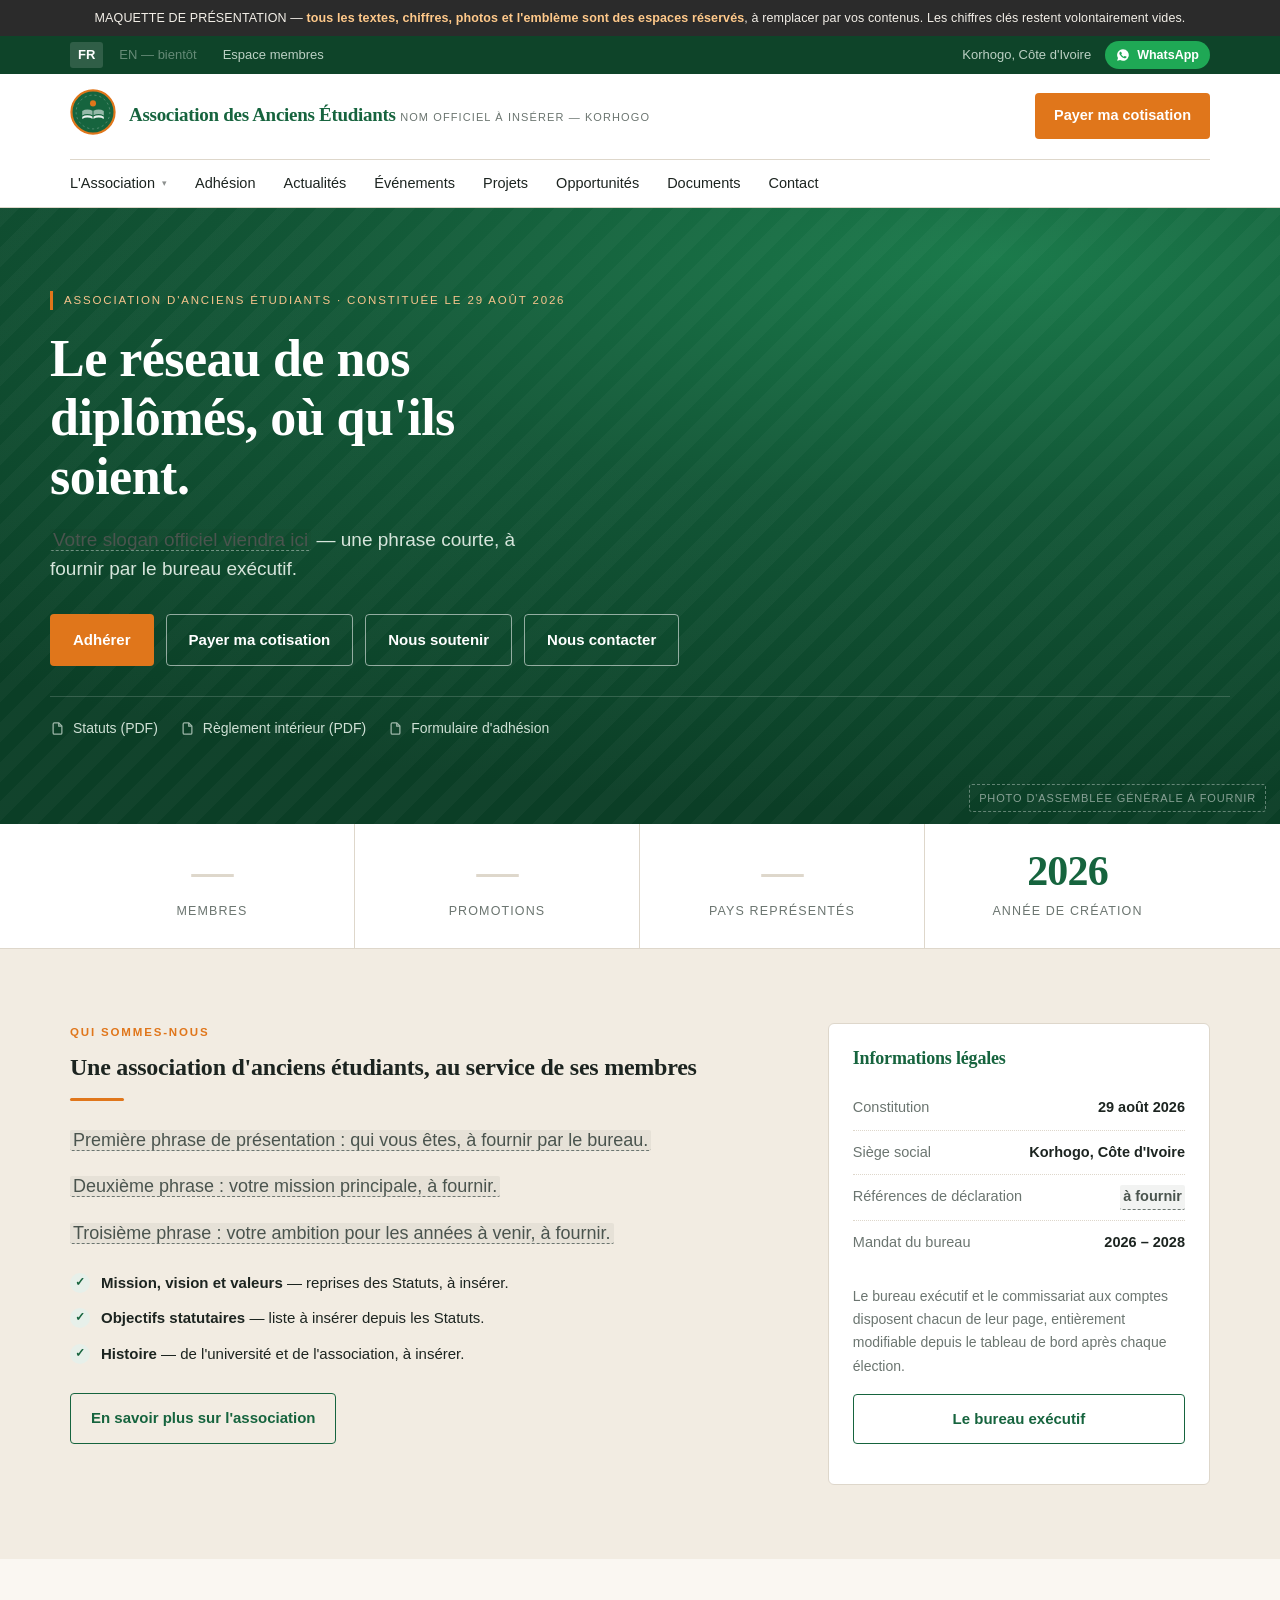
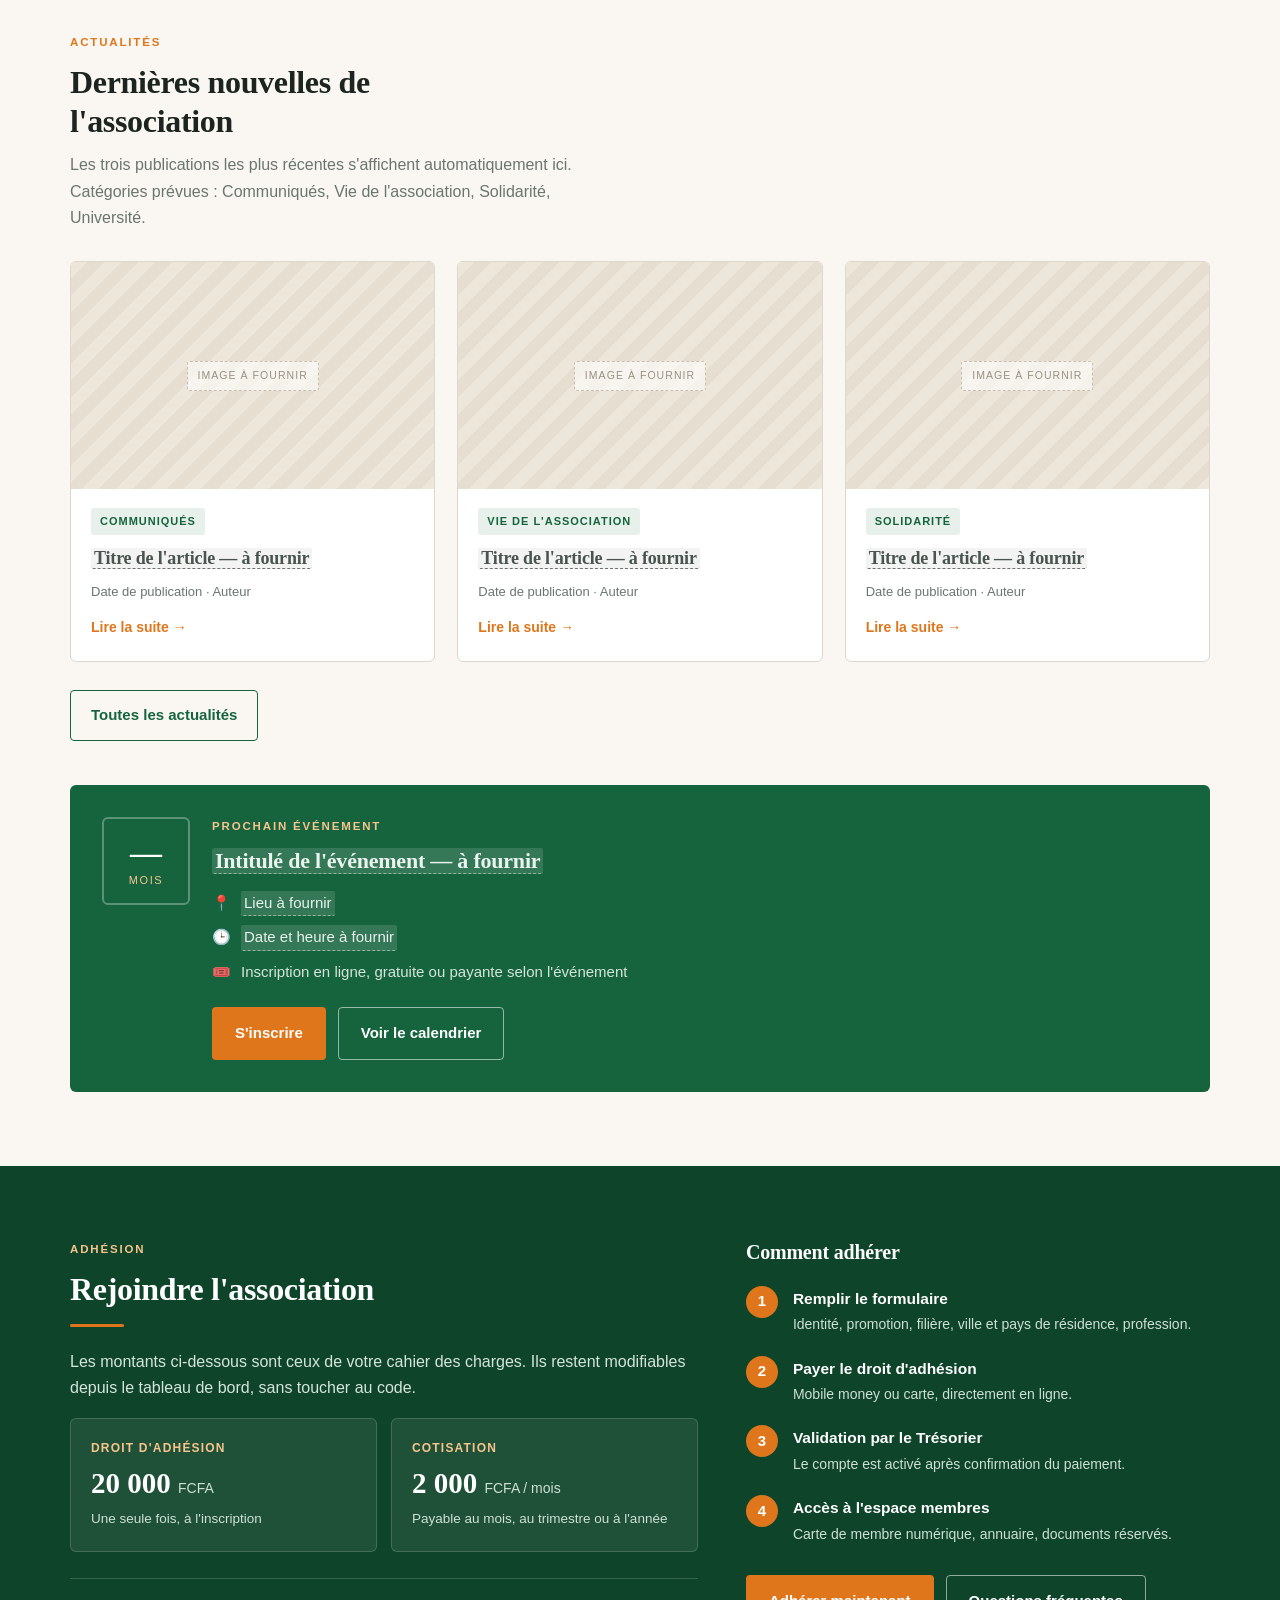
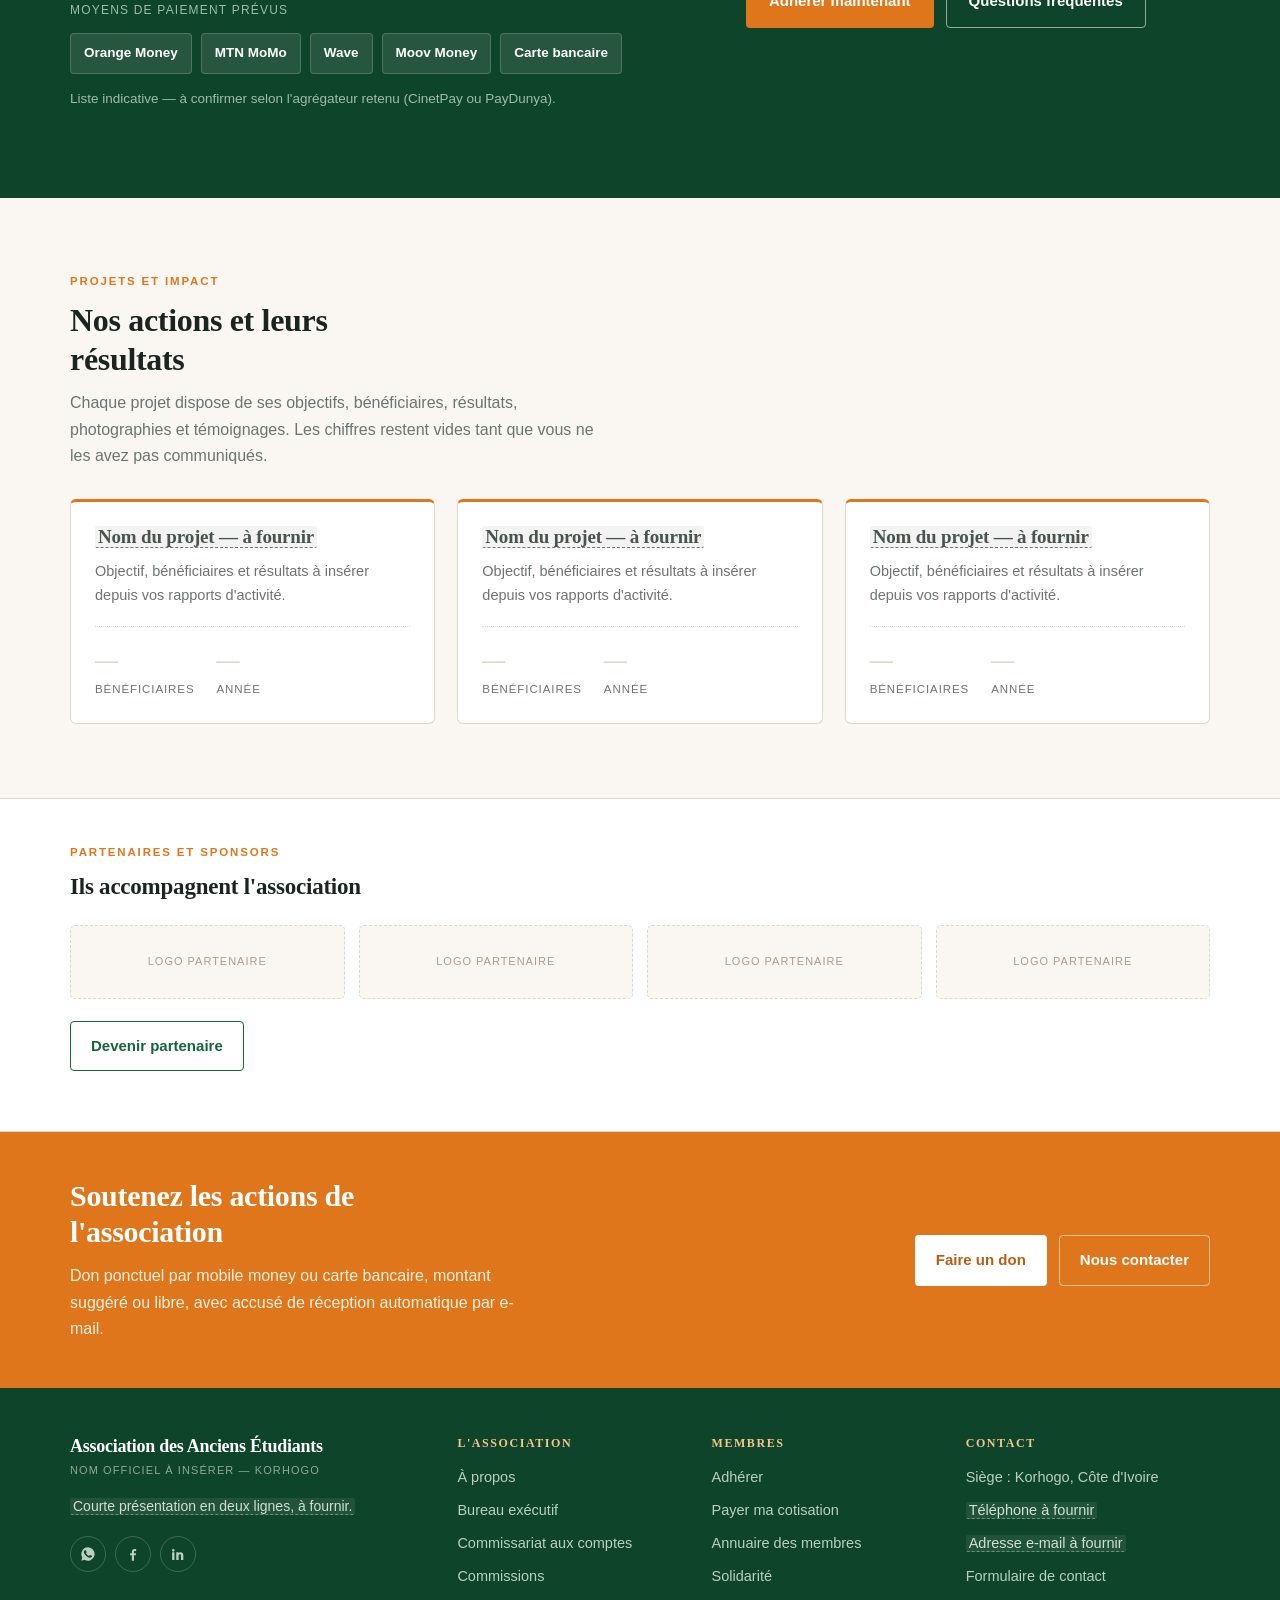
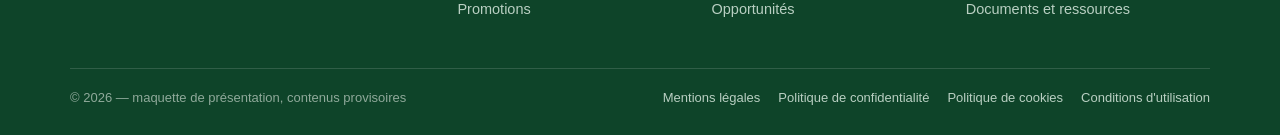
==== index.html @ dd9305c3 "Maquette page d'accueil - association d'anciens etudiants (FR)" ====
<!DOCTYPE html>
<html lang="fr">
<head>
<meta charset="utf-8">
<meta name="viewport" content="width=device-width, initial-scale=1">
<meta name="robots" content="noindex, nofollow">
<title>Maquette — Association des Anciens Étudiants</title>
<style>
:root{
  --vert:#16643E;
  --vert-fonce:#0E4429;
  --vert-clair:#E7F0EA;
  --orange:#E0761B;
  --orange-fonce:#B85E12;
  --creme:#FAF7F2;
  --creme-2:#F2ECE2;
  --encre:#1C2420;
  --gris:#6B7570;
  --ligne:#DED7CB;
  --serif:"Iowan Old Style","Palatino Linotype",Palatino,Georgia,"Times New Roman",serif;
  --sans:-apple-system,BlinkMacSystemFont,"Segoe UI",Roboto,"Helvetica Neue",Arial,sans-serif;
}
*{box-sizing:border-box}
html{-webkit-text-size-adjust:100%}
body{margin:0;background:var(--creme);color:var(--encre);font-family:var(--sans);font-size:16px;line-height:1.65;-webkit-font-smoothing:antialiased}
img{max-width:100%;display:block}
a{color:inherit}
h1,h2,h3,h4{font-family:var(--serif);font-weight:600;line-height:1.2;margin:0;letter-spacing:-.01em}
.wrap{width:100%;max-width:1180px;margin:0 auto;padding:0 20px}

/* ---------- bandeau maquette ---------- */
.maquette-bar{background:#2B2B2B;color:#F3EFE8;font-size:12.5px;line-height:1.45;padding:9px 0;text-align:center;letter-spacing:.01em}
.maquette-bar b{color:#FFC98A;font-weight:600}

/* ---------- barre utilitaire ---------- */
.util{background:var(--vert-fonce);color:#CFE0D5;font-size:13px}
.util .wrap{display:flex;align-items:center;justify-content:space-between;gap:16px;min-height:38px;flex-wrap:wrap}
.util-left{display:flex;align-items:center;gap:18px}
.util a{text-decoration:none;opacity:.9}
.util a:hover{opacity:1;color:#fff}
.lang{display:flex;align-items:center;gap:8px}
.lang span{padding:2px 8px;border-radius:3px}
.lang .on{background:rgba(255,255,255,.14);color:#fff;font-weight:600}
.lang .off{opacity:.45}
.util-right{display:flex;align-items:center;gap:14px}
.wa{display:inline-flex;align-items:center;gap:7px;background:#1FA855;color:#fff !important;padding:4px 11px;border-radius:100px;font-weight:600;font-size:12.5px;opacity:1 !important}

/* ---------- entête ---------- */
header.site{background:#fff;border-bottom:1px solid var(--ligne);position:sticky;top:0;z-index:40}
header.site .wrap{display:flex;align-items:center;gap:20px;min-height:82px}
.brand{display:flex;align-items:center;gap:13px;text-decoration:none;flex:1;min-width:0}
.brand .seal{flex:0 0 auto}
.brand-txt{min-width:0}
.brand-name{font-family:var(--serif);font-size:19px;font-weight:700;color:var(--vert);line-height:1.15;letter-spacing:-.015em}
.brand-sub{font-size:11px;letter-spacing:.1em;text-transform:uppercase;color:var(--gris);margin-top:3px;white-space:nowrap;overflow:hidden;text-overflow:ellipsis}
nav.main{display:none}
nav.main ul{display:flex;list-style:none;margin:0;padding:0;gap:2px}
nav.main a{display:block;padding:9px 11px;text-decoration:none;font-size:14.5px;font-weight:500;color:var(--encre);border-radius:4px}
nav.main a:hover{background:var(--vert-clair);color:var(--vert)}
nav.main .caret{font-size:9px;opacity:.5;margin-left:3px;vertical-align:middle}
.btn{display:inline-block;text-decoration:none;font-weight:600;border-radius:4px;padding:12px 20px;font-size:15px;text-align:center;border:1.5px solid transparent;transition:background .15s,color .15s}
.btn-or{background:var(--orange);color:#fff}
.btn-or:hover{background:var(--orange-fonce)}
.btn-vert{background:var(--vert);color:#fff}
.btn-vert:hover{background:var(--vert-fonce)}
.btn-ghost{border-color:rgba(255,255,255,.55);color:#fff}
.btn-ghost:hover{background:rgba(255,255,255,.12)}
.btn-line{border-color:var(--vert);color:var(--vert)}
.btn-line:hover{background:var(--vert-clair)}
.header-cta{display:none}
.burger{margin-left:auto;width:42px;height:42px;border:1px solid var(--ligne);background:#fff;border-radius:4px;display:flex;flex-direction:column;justify-content:center;align-items:center;gap:4px;cursor:pointer}
.burger i{display:block;width:18px;height:2px;background:var(--vert)}

/* ---------- héros ---------- */
.hero{position:relative;background:var(--vert-fonce);color:#fff;overflow:hidden}
.hero .photo-slot{position:absolute;inset:0;background:
   repeating-linear-gradient(135deg,rgba(255,255,255,.028) 0 14px,transparent 14px 28px),
   radial-gradient(120% 90% at 78% 8%,#1B7A4B 0%,#125636 45%,#0B3E26 100%);}
.hero .photo-tag{position:absolute;right:14px;bottom:12px;font-size:11px;letter-spacing:.08em;text-transform:uppercase;color:rgba(255,255,255,.5);border:1px dashed rgba(255,255,255,.35);padding:4px 9px;border-radius:3px}
.hero-inner{position:relative;padding:56px 0 62px}
.eyebrow{display:inline-block;font-size:11.5px;letter-spacing:.16em;text-transform:uppercase;color:#F7C48C;border-left:3px solid var(--orange);padding-left:11px;margin-bottom:20px}
.hero h1{font-size:33px;line-height:1.13;max-width:16ch}
.hero .slogan{margin:18px 0 0;font-size:17px;line-height:1.55;color:#D6E5DB;max-width:46ch}
.hero .slogan .ph{border-bottom:1px dashed rgba(255,255,255,.4)}
.hero-actions{display:flex;flex-wrap:wrap;gap:12px;margin-top:30px}
.hero-actions .btn{padding:13px 22px}
.hero-links{margin-top:30px;padding-top:20px;border-top:1px solid rgba(255,255,255,.16);display:flex;flex-wrap:wrap;gap:9px 22px;font-size:14px}
.hero-links a{color:#CFE0D5;text-decoration:none;display:inline-flex;align-items:center;gap:8px}
.hero-links a:hover{color:#fff}
.hero-links svg{opacity:.75}

/* ---------- chiffres ---------- */
.chiffres{background:#fff;border-bottom:1px solid var(--ligne)}
.chiffres .grid{display:grid;grid-template-columns:repeat(2,1fr)}
.chiffre{padding:26px 16px;text-align:center;border-right:1px solid var(--ligne);border-bottom:1px solid var(--ligne)}
.chiffre:nth-child(2n){border-right:0}
.chiffre .n{font-family:var(--serif);font-size:36px;font-weight:700;color:var(--vert);line-height:1;letter-spacing:-.02em}
.chiffre .n.vide{color:var(--ligne)}
.chiffre .l{font-size:12.5px;letter-spacing:.09em;text-transform:uppercase;color:var(--gris);margin-top:9px}

/* ---------- sections ---------- */
section{padding:56px 0}
.sec-head{margin-bottom:30px}
.sec-kicker{font-size:11.5px;letter-spacing:.16em;text-transform:uppercase;color:var(--orange);font-weight:700;margin-bottom:11px}
.sec-head h2{font-size:27px;max-width:22ch}
.sec-head p{color:var(--gris);margin:12px 0 0;max-width:60ch}
.rule{width:54px;height:3px;background:var(--orange);border-radius:2px;margin-top:16px}

/* intro */
.intro{background:var(--creme-2)}
.intro-grid{display:grid;gap:30px}
.intro p.lead{font-size:18px;line-height:1.7;margin:0 0 16px}
.ph{background:rgba(28,36,32,.055);border-bottom:1px dashed var(--gris);border-radius:2px;padding:0 3px;color:#4A544E}
.valeurs{list-style:none;margin:22px 0 0;padding:0;display:grid;gap:11px}
.valeurs li{display:flex;gap:11px;align-items:flex-start;font-size:15px}
.valeurs .tick{flex:0 0 auto;width:20px;height:20px;border-radius:50%;background:var(--vert-clair);color:var(--vert);display:flex;align-items:center;justify-content:center;font-size:12px;font-weight:700;margin-top:2px}
.aside-card{background:#fff;border:1px solid var(--ligne);border-radius:6px;padding:24px}
.aside-card h3{font-size:18px;color:var(--vert)}
.legal-list{list-style:none;margin:16px 0 0;padding:0;font-size:14.5px}
.legal-list li{display:flex;justify-content:space-between;gap:14px;padding:10px 0;border-bottom:1px dotted var(--ligne)}
.legal-list li:last-child{border-bottom:0}
.legal-list span:first-child{color:var(--gris)}
.legal-list span:last-child{text-align:right;font-weight:600}

/* actualités */
.news-grid{display:grid;gap:22px}
.card{background:#fff;border:1px solid var(--ligne);border-radius:6px;overflow:hidden;display:flex;flex-direction:column}
.card .img{aspect-ratio:16/10;background:
  repeating-linear-gradient(135deg,#EDE6DA 0 12px,#E6DED0 12px 24px);
  display:flex;align-items:center;justify-content:center;position:relative}
.card .img .tag{font-size:10.5px;letter-spacing:.1em;text-transform:uppercase;color:#9A9082;border:1px dashed #C9BFAE;padding:5px 10px;border-radius:3px;background:rgba(255,255,255,.6)}
.card .body{padding:19px 20px 22px;flex:1;display:flex;flex-direction:column}
.cat{display:inline-block;align-self:flex-start;font-size:11px;letter-spacing:.09em;text-transform:uppercase;font-weight:700;color:var(--vert);background:var(--vert-clair);padding:4px 9px;border-radius:3px;margin-bottom:12px}
.card h3{font-size:18px;line-height:1.3}
.meta{font-size:13px;color:var(--gris);margin-top:11px}
.card .more{margin-top:14px;font-size:14px;font-weight:600;color:var(--orange);text-decoration:none}
.news-foot{margin-top:28px}

/* événement */
.event{background:var(--vert);color:#fff;border-radius:6px;padding:26px;display:grid;gap:22px}
.event .kick{font-size:11.5px;letter-spacing:.16em;text-transform:uppercase;color:#F7C48C;font-weight:700}
.event h3{font-size:22px;margin-top:12px}
.event .when{margin-top:16px;display:grid;gap:9px;font-size:15px;color:#D6E5DB}
.event .when div{display:flex;gap:10px;align-items:flex-start}
.event .ph{background:rgba(255,255,255,.13);border-bottom-color:rgba(255,255,255,.45);color:#EAF3ED}
.datebox{flex:0 0 auto;width:88px;height:88px;border:2px solid rgba(255,255,255,.3);border-radius:6px;display:flex;flex-direction:column;align-items:center;justify-content:center;line-height:1}
.datebox .d{font-family:var(--serif);font-size:32px;font-weight:700}
.datebox .m{font-size:11px;letter-spacing:.14em;text-transform:uppercase;margin-top:7px;color:#F7C48C}

/* adhésion */
.adhesion{background:var(--vert-fonce);color:#fff}
.adh-grid{display:grid;gap:30px}
.adhesion h2{font-size:27px;color:#fff}
.adhesion .sec-kicker{color:#F7C48C}
.adhesion p{color:#D6E5DB}
.tarifs{display:grid;gap:14px;margin-top:6px}
.tarif{background:rgba(255,255,255,.07);border:1px solid rgba(255,255,255,.16);border-radius:6px;padding:20px}
.tarif .t{font-size:12px;letter-spacing:.1em;text-transform:uppercase;color:#F7C48C;font-weight:700}
.tarif .v{font-family:var(--serif);font-size:29px;font-weight:700;margin-top:9px;line-height:1.1}
.tarif .v small{font-family:var(--sans);font-size:14px;font-weight:500;color:#CFE0D5;letter-spacing:0}
.tarif .n{font-size:13.5px;color:#CFE0D5;margin-top:9px}
.paiement{margin-top:26px;padding-top:22px;border-top:1px solid rgba(255,255,255,.16)}
.paiement .lbl{font-size:12px;letter-spacing:.1em;text-transform:uppercase;color:#9FBCAB;margin-bottom:13px}
.moyens{display:flex;flex-wrap:wrap;gap:9px}
.moyen{background:rgba(255,255,255,.1);border:1px solid rgba(255,255,255,.18);border-radius:4px;padding:8px 13px;font-size:13.5px;font-weight:600}
.etapes{list-style:none;counter-reset:e;margin:0;padding:0;display:grid;gap:18px}
.etapes li{counter-increment:e;display:flex;gap:15px;align-items:flex-start}
.etapes li::before{content:counter(e);flex:0 0 auto;width:32px;height:32px;border-radius:50%;background:var(--orange);color:#fff;font-weight:700;display:flex;align-items:center;justify-content:center;font-size:15px}
.etapes li > div{min-width:0}
.etapes strong{display:block;font-size:15.5px}
.etapes span{font-size:14px;color:#CFE0D5}

/* projets */
.proj-grid{display:grid;gap:22px}
.proj{background:#fff;border:1px solid var(--ligne);border-radius:6px;padding:24px;border-top:3px solid var(--orange)}
.proj h3{font-size:19px}
.proj p{font-size:14.5px;color:var(--gris);margin:11px 0 0}
.proj .kpi{margin-top:18px;padding-top:15px;border-top:1px dotted var(--ligne);display:flex;gap:22px}
.proj .kpi div .n{font-family:var(--serif);font-size:23px;font-weight:700;color:var(--ligne)}
.proj .kpi div .l{font-size:11.5px;letter-spacing:.08em;text-transform:uppercase;color:var(--gris)}

/* partenaires */
.partenaires{background:#fff;border-top:1px solid var(--ligne);border-bottom:1px solid var(--ligne);padding:44px 0}
.logos{display:grid;grid-template-columns:repeat(2,1fr);gap:14px;margin-top:24px}
.logo-slot{height:74px;border:1px dashed var(--ligne);border-radius:5px;display:flex;align-items:center;justify-content:center;font-size:11px;letter-spacing:.09em;text-transform:uppercase;color:#A99E8D;background:var(--creme)}

/* bande finale */
.bande{background:var(--orange);color:#fff;padding:46px 0}
.bande h2{font-size:26px;color:#fff;max-width:20ch}
.bande p{margin:13px 0 0;max-width:52ch;color:#FFF1E1}
.bande .acts{display:flex;flex-wrap:wrap;gap:12px;margin-top:24px}
.bande .btn-white{background:#fff;color:var(--orange-fonce)}
.bande .btn-white:hover{background:#FFF3E6}

/* pied */
footer.site{background:var(--vert-fonce);color:#B9CFC2;font-size:14.5px;padding:48px 0 0}
.f-grid{display:grid;gap:32px}
footer h4{font-size:12px;letter-spacing:.13em;text-transform:uppercase;color:#F7C48C;margin-bottom:15px}
footer ul{list-style:none;margin:0;padding:0}
footer li{margin-bottom:9px}
footer a{text-decoration:none;color:#B9CFC2}
footer a:hover{color:#fff}
.f-brand .brand-name{color:#fff}
.f-brand .brand-sub{color:#8FA99A}
.f-about{margin-top:16px;font-size:14px;line-height:1.6}
.f-social{display:flex;gap:9px;margin-top:18px}
.f-social a{width:36px;height:36px;border:1px solid rgba(255,255,255,.2);border-radius:50%;display:flex;align-items:center;justify-content:center}
.f-social a:hover{background:rgba(255,255,255,.1)}
.f-bottom{margin-top:38px;border-top:1px solid rgba(255,255,255,.14);padding:18px 0 26px;font-size:13px;display:flex;flex-wrap:wrap;gap:8px 20px;justify-content:space-between;color:#8FA99A}
.f-bottom ul{display:flex;flex-wrap:wrap;gap:8px 18px}
.f-bottom li{margin:0}

/* ---------- >= 700px ---------- */
@media (min-width:700px){
  .hero-inner{padding:78px 0 84px}
  .hero h1{font-size:46px}
  .hero .slogan{font-size:19px}
  .chiffres .grid{grid-template-columns:repeat(4,1fr)}
  .chiffre{border-bottom:0}
  .chiffre:nth-child(2n){border-right:1px solid var(--ligne)}
  .chiffre:last-child{border-right:0}
  .chiffre .n{font-size:42px}
  section{padding:74px 0}
  .sec-head h2{font-size:32px}
  .news-grid{grid-template-columns:repeat(3,1fr)}
  .proj-grid{grid-template-columns:repeat(3,1fr)}
  .logos{grid-template-columns:repeat(4,1fr)}
  .event{grid-template-columns:auto 1fr;padding:32px;align-items:start}
  .tarifs{grid-template-columns:1fr 1fr}
  .adh-grid{grid-template-columns:1.15fr .85fr;gap:48px}
  .intro-grid{grid-template-columns:1.3fr .7fr;gap:48px}
  .f-grid{grid-template-columns:1.6fr 1fr 1fr 1.1fr}
  .adhesion h2,.sec-head h2{font-size:32px}
  .bande h2{font-size:30px}
  .bande .wrap{display:flex;align-items:center;justify-content:space-between;gap:36px}
  .bande .acts{margin-top:0;flex-shrink:0}
}
/* ---------- >= 1000px ---------- */
@media (min-width:1000px){
  header.site .wrap{flex-wrap:wrap;min-height:0;row-gap:0}
  .brand{flex:1;padding:15px 0}
  .header-cta{display:inline-block;padding:10px 18px;font-size:14.5px;order:2}
  .burger{display:none}
  nav.main{display:block;flex:0 0 100%;border-top:1px solid var(--ligne);order:3}
  nav.main ul{gap:0}
  nav.main a{padding:12px 14px;font-size:14.5px;white-space:nowrap;border-radius:0}
  nav.main li:first-child a{padding-left:0}
  .hero h1{font-size:52px}
}
</style>
</head>
<body>

<div class="maquette-bar">
  MAQUETTE DE PRÉSENTATION — <b>tous les textes, chiffres, photos et l'emblème sont des espaces réservés</b>, à remplacer par vos contenus. Les chiffres clés restent volontairement vides.
</div>

<div class="util">
  <div class="wrap">
    <div class="util-left">
      <div class="lang"><span class="on">FR</span><span class="off">EN — bientôt</span></div>
      <a href="#">Espace membres</a>
    </div>
    <div class="util-right">
      <a href="#">Korhogo, Côte d'Ivoire</a>
      <a class="wa" href="#">
        <svg width="14" height="14" viewBox="0 0 24 24" fill="currentColor"><path d="M12 2a10 10 0 0 0-8.6 15.1L2 22l5-1.3A10 10 0 1 0 12 2zm5.5 14.2c-.2.7-1.3 1.3-1.9 1.3-.5 0-1.1.2-3.6-.8-3-1.3-4.9-4.4-5-4.6-.2-.2-1.2-1.6-1.2-3s.7-2.1 1-2.4c.3-.3.6-.4.8-.4h.6c.2 0 .4 0 .7.5l1 2.3c.1.2.1.4 0 .6l-.4.6-.3.3c-.1.2-.3.3-.1.6.2.3.8 1.3 1.7 2.1 1.2 1 2.1 1.4 2.4 1.5.3.1.4.1.6-.1l.9-1c.2-.2.4-.2.6-.1l2.1 1c.3.2.5.2.6.4.1.1.1.6-.1 1.2z"/></svg>
        WhatsApp
      </a>
    </div>
  </div>
</div>

<header class="site">
  <div class="wrap">
    <a class="brand" href="#">
      <span class="seal">
        <svg width="46" height="46" viewBox="0 0 64 64" role="img" aria-label="Emblème provisoire">
          <circle cx="32" cy="32" r="30" fill="#16643E"/>
          <circle cx="32" cy="32" r="30" fill="none" stroke="#E0761B" stroke-width="3"/>
          <circle cx="32" cy="32" r="23.5" fill="none" stroke="rgba(255,255,255,.35)" stroke-width="1" stroke-dasharray="3 4"/>
          <path d="M17 38.5c4.5-2.6 9.5-2.6 15 0 5.5-2.6 10.5-2.6 15 0v3.2c-4.5-2.6-9.5-2.6-15 0-5.5-2.6-10.5-2.6-15 0z" fill="#fff" opacity=".92"/>
          <path d="M17 30.5c4.5-2.6 9.5-2.6 15 0 5.5-2.6 10.5-2.6 15 0v6.4c-4.5-2.6-9.5-2.6-15 0-5.5-2.6-10.5-2.6-15 0z" fill="#fff" opacity=".55"/>
          <path d="M32 30.5v11.7" stroke="#16643E" stroke-width="1.4"/>
          <circle cx="32" cy="20" r="4.2" fill="#E0761B"/>
        </svg>
      </span>
      <span class="brand-txt">
        <span class="brand-name">Association des Anciens Étudiants</span>
        <span class="brand-sub">Nom officiel à insérer — Korhogo</span>
      </span>
    </a>

    <nav class="main">
      <ul>
        <li><a href="#">L'Association <span class="caret">▾</span></a></li>
        <li><a href="#">Adhésion</a></li>
        <li><a href="#">Actualités</a></li>
        <li><a href="#">Événements</a></li>
        <li><a href="#">Projets</a></li>
        <li><a href="#">Opportunités</a></li>
        <li><a href="#">Documents</a></li>
        <li><a href="#">Contact</a></li>
      </ul>
    </nav>

    <a class="btn btn-or header-cta" href="#">Payer ma cotisation</a>
    <button class="burger" aria-label="Menu"><i></i><i></i><i></i></button>
  </div>
</header>

<div class="hero">
  <div class="photo-slot"></div>
  <span class="photo-tag">Photo d'assemblée générale à fournir</span>
  <div class="wrap hero-inner">
    <span class="eyebrow">Association d'anciens étudiants · Constituée le 29 août 2026</span>
    <h1>Le réseau de nos diplômés, où qu'ils soient.</h1>
    <p class="slogan"><span class="ph">Votre slogan officiel viendra ici</span> — une phrase courte, à fournir par le bureau exécutif.</p>
    <div class="hero-actions">
      <a class="btn btn-or" href="#">Adhérer</a>
      <a class="btn btn-ghost" href="#">Payer ma cotisation</a>
      <a class="btn btn-ghost" href="#">Nous soutenir</a>
      <a class="btn btn-ghost" href="#">Nous contacter</a>
    </div>
    <div class="hero-links">
      <a href="#"><svg width="15" height="15" viewBox="0 0 24 24" fill="none" stroke="currentColor" stroke-width="2"><path d="M14 3H7a2 2 0 0 0-2 2v14a2 2 0 0 0 2 2h10a2 2 0 0 0 2-2V8z"/><path d="M14 3v5h5"/></svg> Statuts (PDF)</a>
      <a href="#"><svg width="15" height="15" viewBox="0 0 24 24" fill="none" stroke="currentColor" stroke-width="2"><path d="M14 3H7a2 2 0 0 0-2 2v14a2 2 0 0 0 2 2h10a2 2 0 0 0 2-2V8z"/><path d="M14 3v5h5"/></svg> Règlement intérieur (PDF)</a>
      <a href="#"><svg width="15" height="15" viewBox="0 0 24 24" fill="none" stroke="currentColor" stroke-width="2"><path d="M14 3H7a2 2 0 0 0-2 2v14a2 2 0 0 0 2 2h10a2 2 0 0 0 2-2V8z"/><path d="M14 3v5h5"/></svg> Formulaire d'adhésion</a>
    </div>
  </div>
</div>

<div class="chiffres">
  <div class="wrap">
    <div class="grid">
      <div class="chiffre"><div class="n vide">—</div><div class="l">Membres</div></div>
      <div class="chiffre"><div class="n vide">—</div><div class="l">Promotions</div></div>
      <div class="chiffre"><div class="n vide">—</div><div class="l">Pays représentés</div></div>
      <div class="chiffre"><div class="n">2026</div><div class="l">Année de création</div></div>
    </div>
  </div>
</div>

<section class="intro">
  <div class="wrap intro-grid">
    <div>
      <div class="sec-kicker">Qui sommes-nous</div>
      <h2>Une association d'anciens étudiants, au service de ses membres</h2>
      <div class="rule"></div>
      <p class="lead" style="margin-top:24px"><span class="ph">Première phrase de présentation : qui vous êtes, à fournir par le bureau.</span></p>
      <p class="lead"><span class="ph">Deuxième phrase : votre mission principale, à fournir.</span></p>
      <p class="lead"><span class="ph">Troisième phrase : votre ambition pour les années à venir, à fournir.</span></p>
      <ul class="valeurs">
        <li><span class="tick">✓</span><span><strong>Mission, vision et valeurs</strong> — reprises des Statuts, à insérer.</span></li>
        <li><span class="tick">✓</span><span><strong>Objectifs statutaires</strong> — liste à insérer depuis les Statuts.</span></li>
        <li><span class="tick">✓</span><span><strong>Histoire</strong> — de l'université et de l'association, à insérer.</span></li>
      </ul>
      <p style="margin-top:26px"><a class="btn btn-line" href="#">En savoir plus sur l'association</a></p>
    </div>
    <aside class="aside-card">
      <h3>Informations légales</h3>
      <ul class="legal-list">
        <li><span>Constitution</span><span>29 août 2026</span></li>
        <li><span>Siège social</span><span>Korhogo, Côte d'Ivoire</span></li>
        <li><span>Références de déclaration</span><span class="ph">à fournir</span></li>
        <li><span>Mandat du bureau</span><span>2026 – 2028</span></li>
      </ul>
      <p style="margin-top:20px;font-size:14px;color:var(--gris)">Le bureau exécutif et le commissariat aux comptes disposent chacun de leur page, entièrement modifiable depuis le tableau de bord après chaque élection.</p>
      <p style="margin-top:16px"><a class="btn btn-line" style="width:100%" href="#">Le bureau exécutif</a></p>
    </aside>
  </div>
</section>

<section>
  <div class="wrap">
    <div class="sec-head">
      <div class="sec-kicker">Actualités</div>
      <h2>Dernières nouvelles de l'association</h2>
      <p>Les trois publications les plus récentes s'affichent automatiquement ici. Catégories prévues : Communiqués, Vie de l'association, Solidarité, Université.</p>
    </div>
    <div class="news-grid">
      <article class="card">
        <div class="img"><span class="tag">Image à fournir</span></div>
        <div class="body">
          <span class="cat">Communiqués</span>
          <h3><span class="ph">Titre de l'article — à fournir</span></h3>
          <div class="meta">Date de publication · Auteur</div>
          <a class="more" href="#">Lire la suite →</a>
        </div>
      </article>
      <article class="card">
        <div class="img"><span class="tag">Image à fournir</span></div>
        <div class="body">
          <span class="cat">Vie de l'association</span>
          <h3><span class="ph">Titre de l'article — à fournir</span></h3>
          <div class="meta">Date de publication · Auteur</div>
          <a class="more" href="#">Lire la suite →</a>
        </div>
      </article>
      <article class="card">
        <div class="img"><span class="tag">Image à fournir</span></div>
        <div class="body">
          <span class="cat">Solidarité</span>
          <h3><span class="ph">Titre de l'article — à fournir</span></h3>
          <div class="meta">Date de publication · Auteur</div>
          <a class="more" href="#">Lire la suite →</a>
        </div>
      </article>
    </div>
    <div class="news-foot"><a class="btn btn-line" href="#">Toutes les actualités</a></div>

    <div class="event" style="margin-top:44px">
      <div class="datebox"><span class="d">—</span><span class="m">Mois</span></div>
      <div>
        <div class="kick">Prochain événement</div>
        <h3><span class="ph">Intitulé de l'événement — à fournir</span></h3>
        <div class="when">
          <div><span>📍</span><span class="ph">Lieu à fournir</span></div>
          <div><span>🕒</span><span class="ph">Date et heure à fournir</span></div>
          <div><span>🎟️</span><span>Inscription en ligne, gratuite ou payante selon l'événement</span></div>
        </div>
        <div class="hero-actions" style="margin-top:22px">
          <a class="btn btn-or" href="#">S'inscrire</a>
          <a class="btn btn-ghost" href="#">Voir le calendrier</a>
        </div>
      </div>
    </div>
  </div>
</section>

<section class="adhesion">
  <div class="wrap adh-grid">
    <div>
      <div class="sec-kicker">Adhésion</div>
      <h2>Rejoindre l'association</h2>
      <div class="rule"></div>
      <p style="margin-top:22px">Les montants ci-dessous sont ceux de votre cahier des charges. Ils restent modifiables depuis le tableau de bord, sans toucher au code.</p>
      <div class="tarifs">
        <div class="tarif">
          <div class="t">Droit d'adhésion</div>
          <div class="v">20 000 <small>FCFA</small></div>
          <div class="n">Une seule fois, à l'inscription</div>
        </div>
        <div class="tarif">
          <div class="t">Cotisation</div>
          <div class="v">2 000 <small>FCFA / mois</small></div>
          <div class="n">Payable au mois, au trimestre ou à l'année</div>
        </div>
      </div>
      <div class="paiement">
        <div class="lbl">Moyens de paiement prévus</div>
        <div class="moyens">
          <span class="moyen">Orange Money</span>
          <span class="moyen">MTN MoMo</span>
          <span class="moyen">Wave</span>
          <span class="moyen">Moov Money</span>
          <span class="moyen">Carte bancaire</span>
        </div>
        <p style="font-size:13.5px;margin-top:14px;color:#9FBCAB">Liste indicative — à confirmer selon l'agrégateur retenu (CinetPay ou PayDunya).</p>
      </div>
    </div>
    <div>
      <h3 style="color:#fff;font-size:20px;margin-bottom:22px">Comment adhérer</h3>
      <ol class="etapes">
        <li><div><strong>Remplir le formulaire</strong><span>Identité, promotion, filière, ville et pays de résidence, profession.</span></div></li>
        <li><div><strong>Payer le droit d'adhésion</strong><span>Mobile money ou carte, directement en ligne.</span></div></li>
        <li><div><strong>Validation par le Trésorier</strong><span>Le compte est activé après confirmation du paiement.</span></div></li>
        <li><div><strong>Accès à l'espace membres</strong><span>Carte de membre numérique, annuaire, documents réservés.</span></div></li>
      </ol>
      <div class="hero-actions" style="margin-top:28px">
        <a class="btn btn-or" href="#">Adhérer maintenant</a>
        <a class="btn btn-ghost" href="#">Questions fréquentes</a>
      </div>
    </div>
  </div>
</section>

<section>
  <div class="wrap">
    <div class="sec-head">
      <div class="sec-kicker">Projets et impact</div>
      <h2>Nos actions et leurs résultats</h2>
      <p>Chaque projet dispose de ses objectifs, bénéficiaires, résultats, photographies et témoignages. Les chiffres restent vides tant que vous ne les avez pas communiqués.</p>
    </div>
    <div class="proj-grid">
      <article class="proj">
        <h3><span class="ph">Nom du projet — à fournir</span></h3>
        <p>Objectif, bénéficiaires et résultats à insérer depuis vos rapports d'activité.</p>
        <div class="kpi">
          <div><div class="n">—</div><div class="l">Bénéficiaires</div></div>
          <div><div class="n">—</div><div class="l">Année</div></div>
        </div>
      </article>
      <article class="proj">
        <h3><span class="ph">Nom du projet — à fournir</span></h3>
        <p>Objectif, bénéficiaires et résultats à insérer depuis vos rapports d'activité.</p>
        <div class="kpi">
          <div><div class="n">—</div><div class="l">Bénéficiaires</div></div>
          <div><div class="n">—</div><div class="l">Année</div></div>
        </div>
      </article>
      <article class="proj">
        <h3><span class="ph">Nom du projet — à fournir</span></h3>
        <p>Objectif, bénéficiaires et résultats à insérer depuis vos rapports d'activité.</p>
        <div class="kpi">
          <div><div class="n">—</div><div class="l">Bénéficiaires</div></div>
          <div><div class="n">—</div><div class="l">Année</div></div>
        </div>
      </article>
    </div>
  </div>
</section>

<div class="partenaires">
  <div class="wrap">
    <div class="sec-kicker">Partenaires et sponsors</div>
    <h2 style="font-size:23px">Ils accompagnent l'association</h2>
    <div class="logos">
      <div class="logo-slot">Logo partenaire</div>
      <div class="logo-slot">Logo partenaire</div>
      <div class="logo-slot">Logo partenaire</div>
      <div class="logo-slot">Logo partenaire</div>
    </div>
    <p style="margin-top:22px"><a class="btn btn-line" href="#">Devenir partenaire</a></p>
  </div>
</div>

<div class="bande">
  <div class="wrap">
    <div>
      <h2>Soutenez les actions de l'association</h2>
      <p>Don ponctuel par mobile money ou carte bancaire, montant suggéré ou libre, avec accusé de réception automatique par e-mail.</p>
    </div>
    <div class="acts">
      <a class="btn btn-white" href="#">Faire un don</a>
      <a class="btn btn-ghost" href="#">Nous contacter</a>
    </div>
  </div>
</div>

<footer class="site">
  <div class="wrap">
    <div class="f-grid">
      <div class="f-brand">
        <div class="brand-name" style="font-family:var(--serif);font-size:18px;font-weight:700">Association des Anciens Étudiants</div>
        <div class="brand-sub" style="font-size:11px;letter-spacing:.1em;text-transform:uppercase;margin-top:4px">Nom officiel à insérer — Korhogo</div>
        <p class="f-about"><span class="ph" style="background:rgba(255,255,255,.08);border-bottom-color:rgba(255,255,255,.35);color:#CFE0D5">Courte présentation en deux lignes, à fournir.</span></p>
        <div class="f-social">
          <a href="#" aria-label="WhatsApp"><svg width="16" height="16" viewBox="0 0 24 24" fill="currentColor"><path d="M12 2a10 10 0 0 0-8.6 15.1L2 22l5-1.3A10 10 0 1 0 12 2zm5.5 14.2c-.2.7-1.3 1.3-1.9 1.3-.5 0-1.1.2-3.6-.8-3-1.3-4.9-4.4-5-4.6-.2-.2-1.2-1.6-1.2-3s.7-2.1 1-2.4c.3-.3.6-.4.8-.4h.6c.2 0 .4 0 .7.5l1 2.3c.1.2.1.4 0 .6l-.4.6-.3.3c-.1.2-.3.3-.1.6.2.3.8 1.3 1.7 2.1 1.2 1 2.1 1.4 2.4 1.5.3.1.4.1.6-.1l.9-1c.2-.2.4-.2.6-.1l2.1 1c.3.2.5.2.6.4.1.1.1.6-.1 1.2z"/></svg></a>
          <a href="#" aria-label="Facebook"><svg width="16" height="16" viewBox="0 0 24 24" fill="currentColor"><path d="M13.5 22v-8h2.7l.4-3.1h-3.1V8.9c0-.9.25-1.5 1.55-1.5H16.7V4.6c-.3 0-1.3-.1-2.4-.1-2.4 0-4 1.45-4 4.1v2.3H7.6V14h2.7v8z"/></svg></a>
          <a href="#" aria-label="LinkedIn"><svg width="16" height="16" viewBox="0 0 24 24" fill="currentColor"><path d="M6.94 6.5a2 2 0 1 1-4 0 2 2 0 0 1 4 0zM3.2 21h3.5V9.2H3.2zm6.2 0h3.5v-6.4c0-1.7 1.1-2.2 1.9-2.2s1.7.6 1.7 2.2V21h3.5v-6.8c0-3.4-1.9-4.9-4-4.9-1.7 0-2.7.9-3.1 1.6V9.2H9.4z"/></svg></a>
        </div>
      </div>
      <div>
        <h4>L'association</h4>
        <ul>
          <li><a href="#">À propos</a></li>
          <li><a href="#">Bureau exécutif</a></li>
          <li><a href="#">Commissariat aux comptes</a></li>
          <li><a href="#">Commissions</a></li>
          <li><a href="#">Promotions</a></li>
        </ul>
      </div>
      <div>
        <h4>Membres</h4>
        <ul>
          <li><a href="#">Adhérer</a></li>
          <li><a href="#">Payer ma cotisation</a></li>
          <li><a href="#">Annuaire des membres</a></li>
          <li><a href="#">Solidarité</a></li>
          <li><a href="#">Opportunités</a></li>
        </ul>
      </div>
      <div>
        <h4>Contact</h4>
        <ul>
          <li>Siège : Korhogo, Côte d'Ivoire</li>
          <li><span class="ph" style="background:rgba(255,255,255,.08);border-bottom-color:rgba(255,255,255,.35);color:#CFE0D5">Téléphone à fournir</span></li>
          <li><span class="ph" style="background:rgba(255,255,255,.08);border-bottom-color:rgba(255,255,255,.35);color:#CFE0D5">Adresse e-mail à fournir</span></li>
          <li><a href="#">Formulaire de contact</a></li>
          <li><a href="#">Documents et ressources</a></li>
        </ul>
      </div>
    </div>
    <div class="f-bottom">
      <div>© 2026 — maquette de présentation, contenus provisoires</div>
      <ul>
        <li><a href="#">Mentions légales</a></li>
        <li><a href="#">Politique de confidentialité</a></li>
        <li><a href="#">Politique de cookies</a></li>
        <li><a href="#">Conditions d'utilisation</a></li>
      </ul>
    </div>
  </div>
</footer>

</body>
</html>
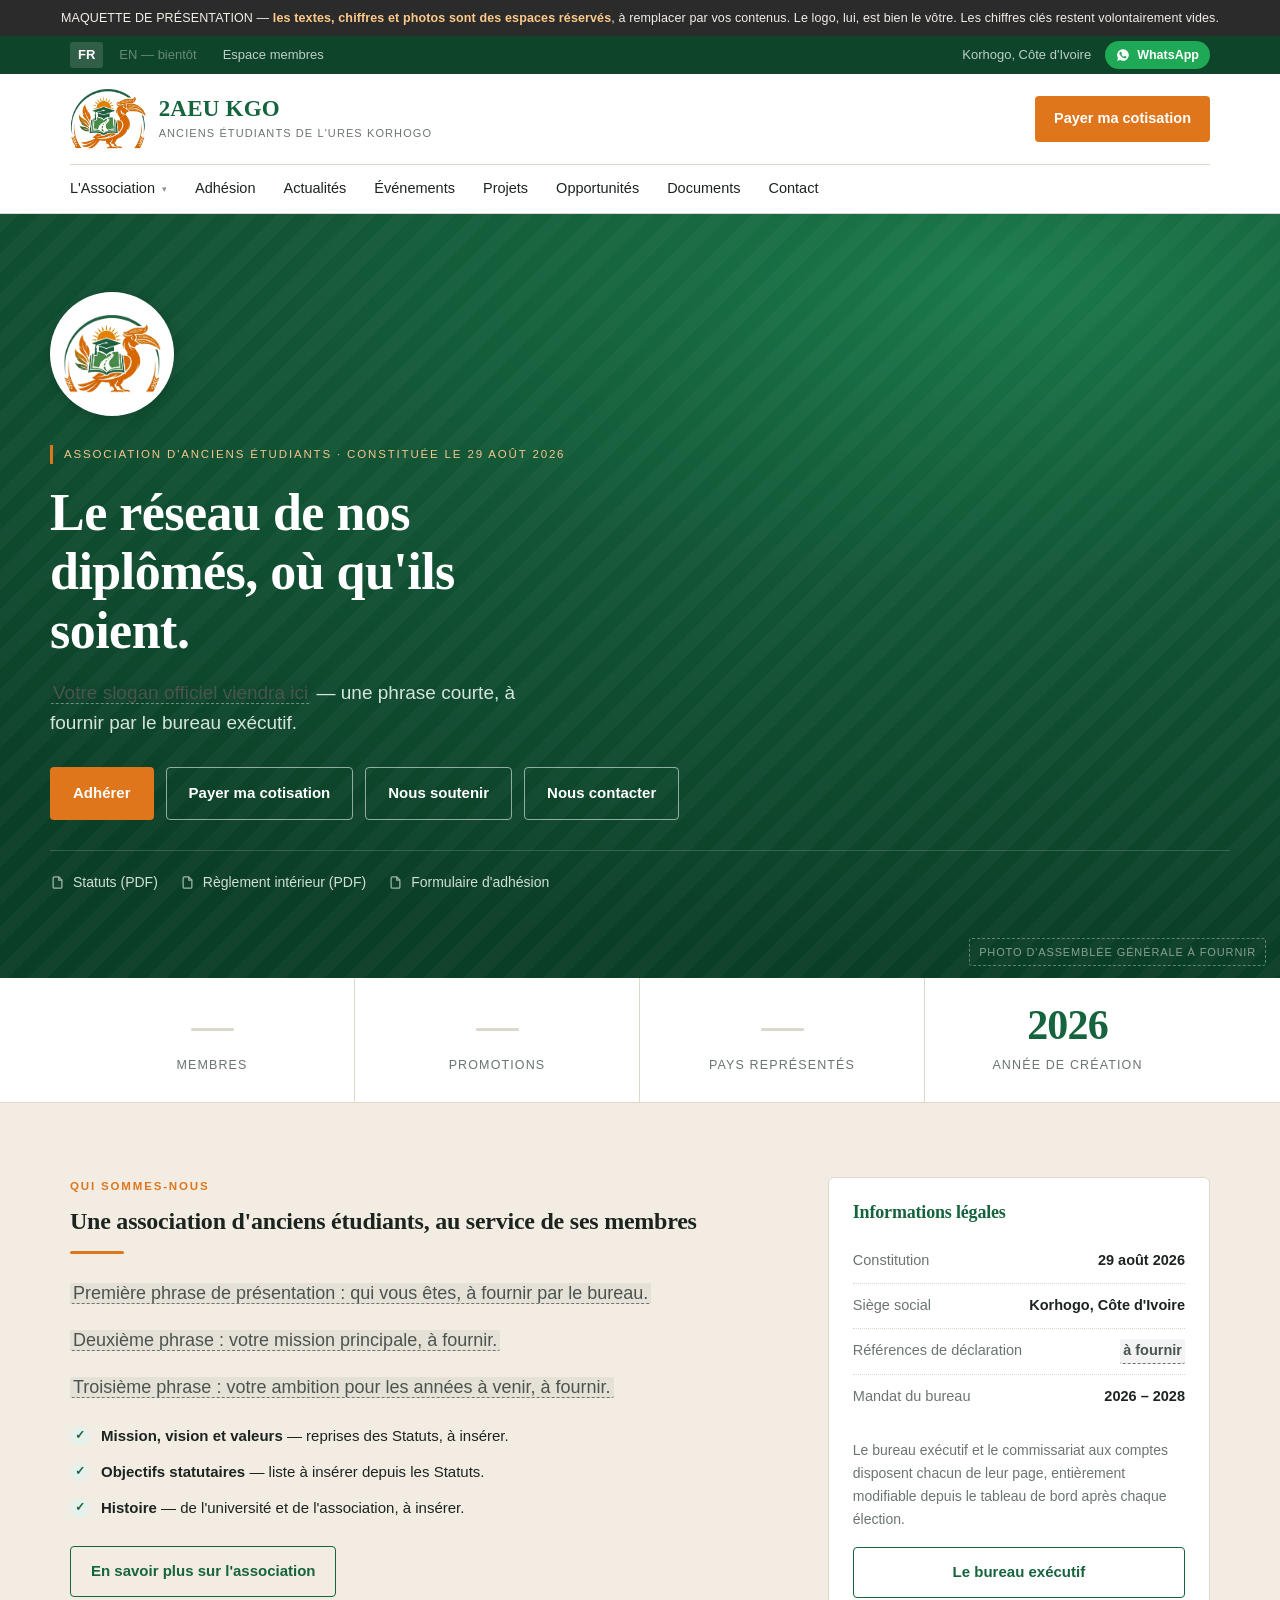
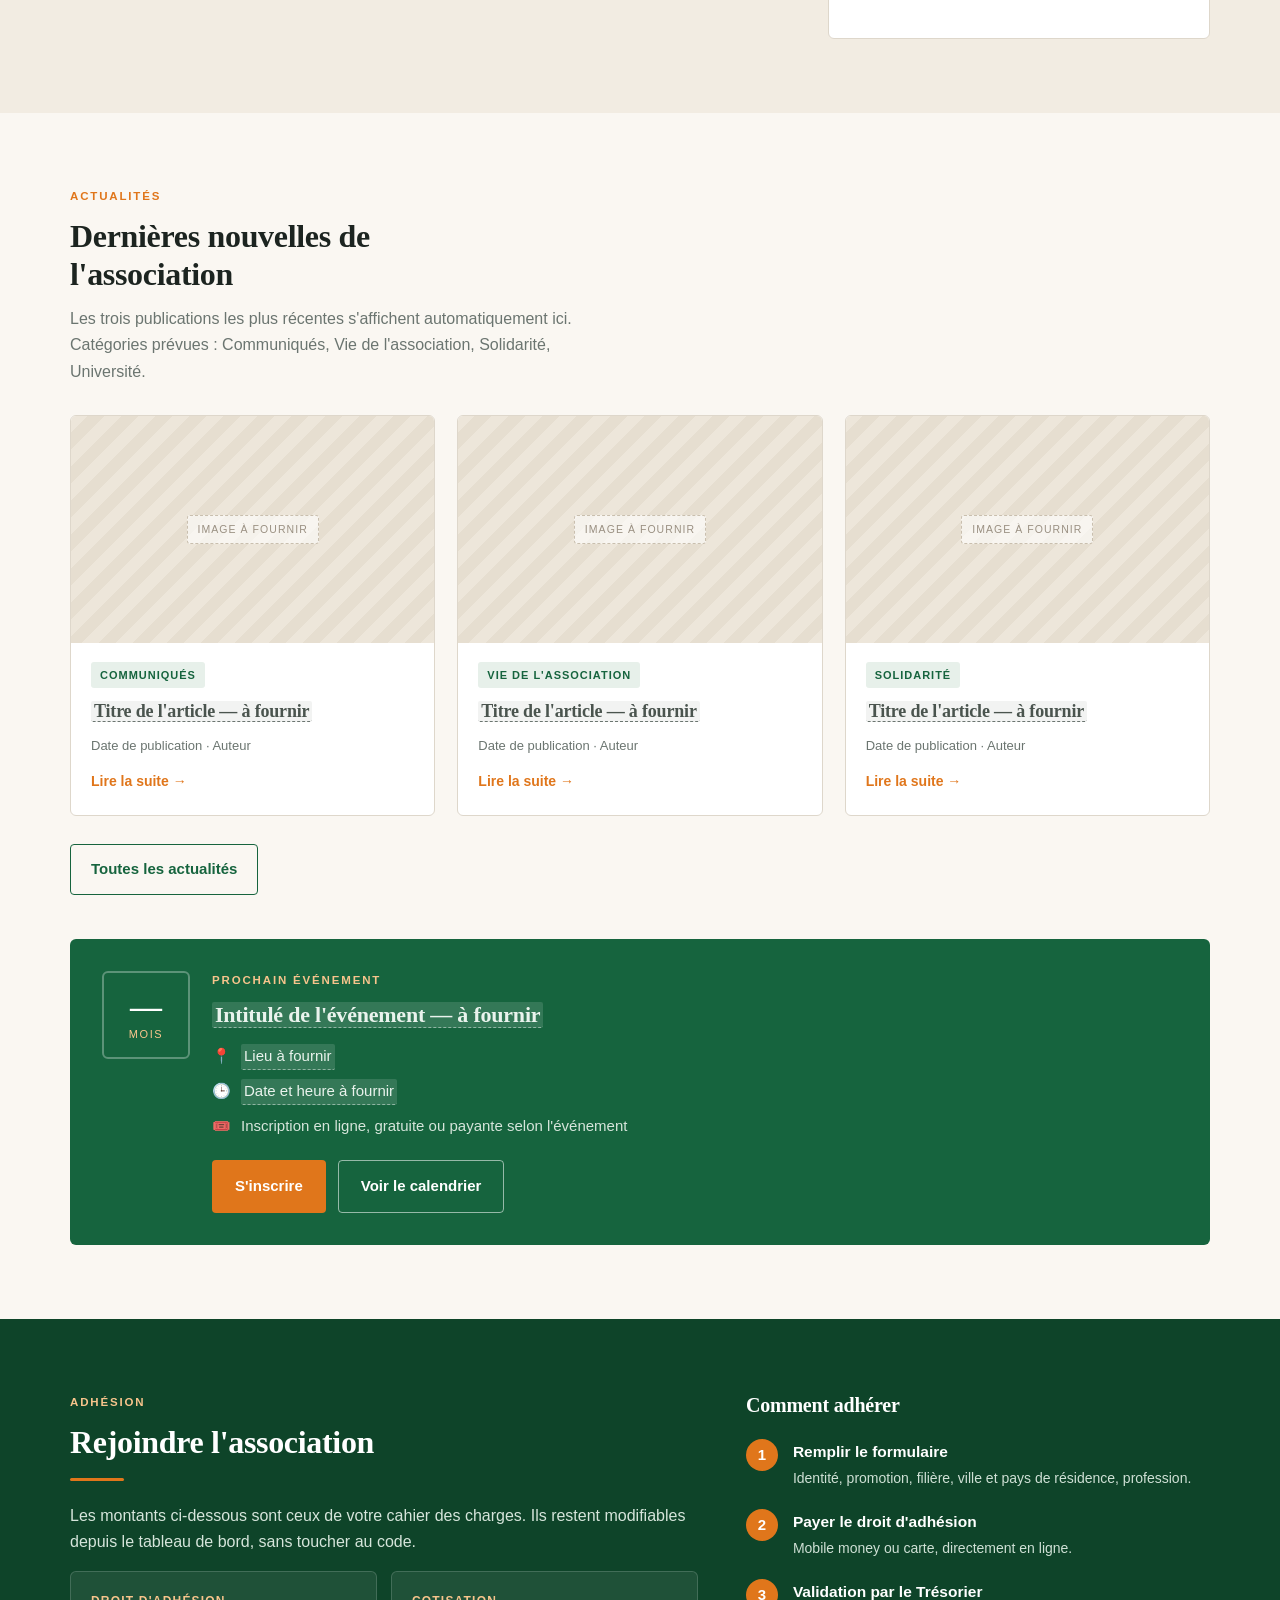
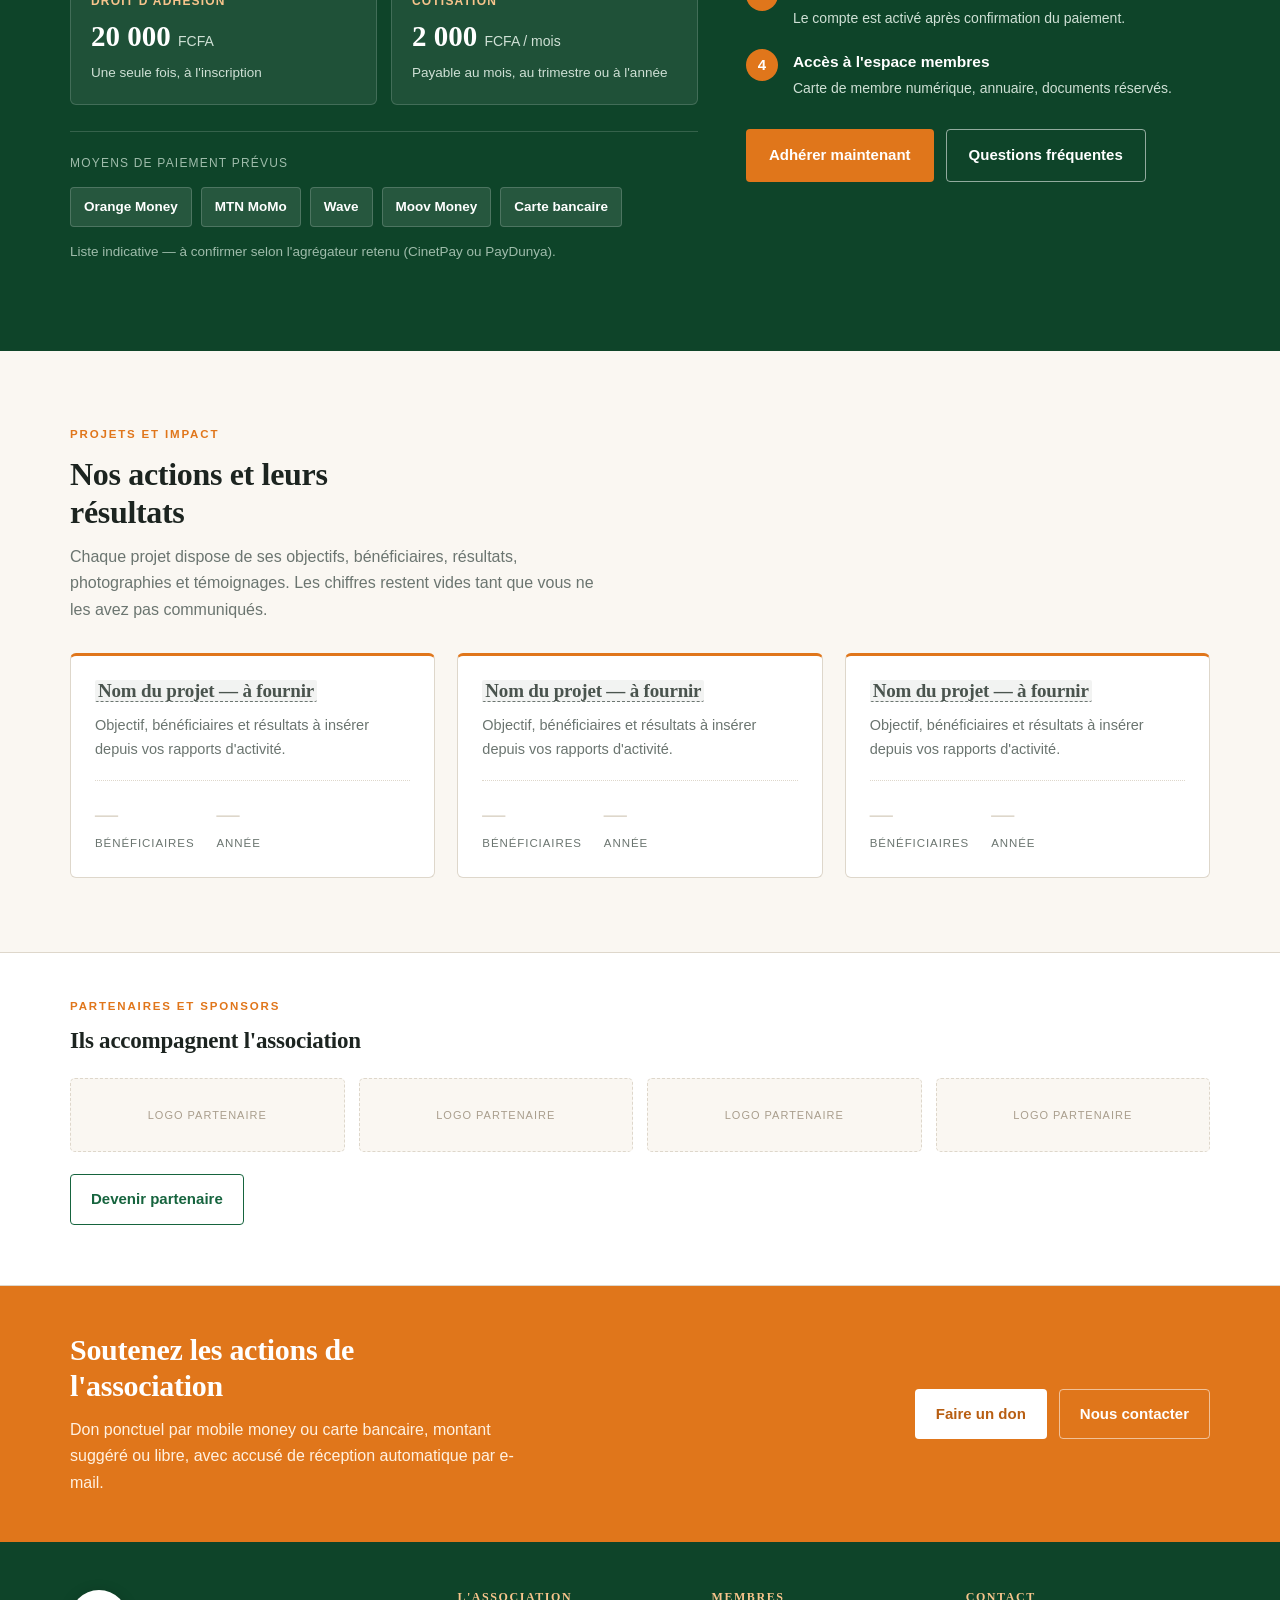
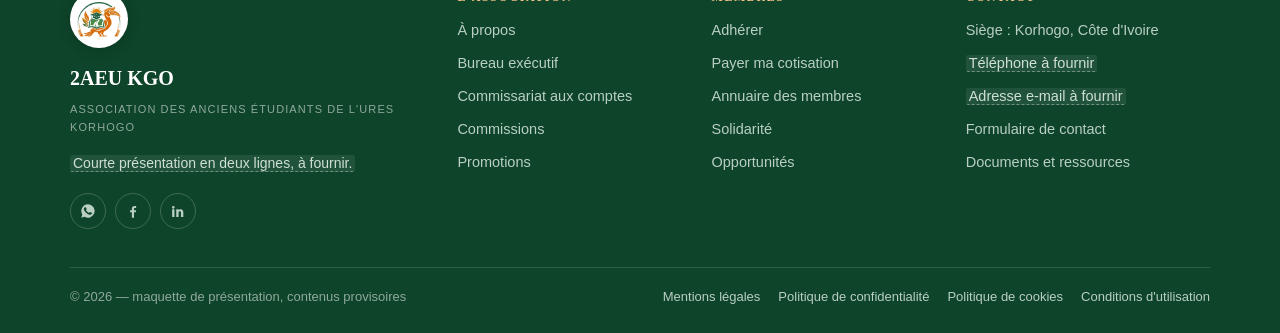
==== commit 8305dd3b: "Integration du logo officiel 2AEU KGO (embleme detoure, medaillon sur fonds sombres)" ====
--- a/index.html
+++ b/index.html
@@ -4,255 +4,13 @@
 <meta charset="utf-8">
 <meta name="viewport" content="width=device-width, initial-scale=1">
 <meta name="robots" content="noindex, nofollow">
-<title>Maquette — Association des Anciens Étudiants</title>
-<style>
-:root{
-  --vert:#16643E;
-  --vert-fonce:#0E4429;
-  --vert-clair:#E7F0EA;
-  --orange:#E0761B;
-  --orange-fonce:#B85E12;
-  --creme:#FAF7F2;
-  --creme-2:#F2ECE2;
-  --encre:#1C2420;
-  --gris:#6B7570;
-  --ligne:#DED7CB;
-  --serif:"Iowan Old Style","Palatino Linotype",Palatino,Georgia,"Times New Roman",serif;
-  --sans:-apple-system,BlinkMacSystemFont,"Segoe UI",Roboto,"Helvetica Neue",Arial,sans-serif;
-}
-*{box-sizing:border-box}
-html{-webkit-text-size-adjust:100%}
-body{margin:0;background:var(--creme);color:var(--encre);font-family:var(--sans);font-size:16px;line-height:1.65;-webkit-font-smoothing:antialiased}
-img{max-width:100%;display:block}
-a{color:inherit}
-h1,h2,h3,h4{font-family:var(--serif);font-weight:600;line-height:1.2;margin:0;letter-spacing:-.01em}
-.wrap{width:100%;max-width:1180px;margin:0 auto;padding:0 20px}
-
-/* ---------- bandeau maquette ---------- */
-.maquette-bar{background:#2B2B2B;color:#F3EFE8;font-size:12.5px;line-height:1.45;padding:9px 0;text-align:center;letter-spacing:.01em}
-.maquette-bar b{color:#FFC98A;font-weight:600}
-
-/* ---------- barre utilitaire ---------- */
-.util{background:var(--vert-fonce);color:#CFE0D5;font-size:13px}
-.util .wrap{display:flex;align-items:center;justify-content:space-between;gap:16px;min-height:38px;flex-wrap:wrap}
-.util-left{display:flex;align-items:center;gap:18px}
-.util a{text-decoration:none;opacity:.9}
-.util a:hover{opacity:1;color:#fff}
-.lang{display:flex;align-items:center;gap:8px}
-.lang span{padding:2px 8px;border-radius:3px}
-.lang .on{background:rgba(255,255,255,.14);color:#fff;font-weight:600}
-.lang .off{opacity:.45}
-.util-right{display:flex;align-items:center;gap:14px}
-.wa{display:inline-flex;align-items:center;gap:7px;background:#1FA855;color:#fff !important;padding:4px 11px;border-radius:100px;font-weight:600;font-size:12.5px;opacity:1 !important}
-
-/* ---------- entête ---------- */
-header.site{background:#fff;border-bottom:1px solid var(--ligne);position:sticky;top:0;z-index:40}
-header.site .wrap{display:flex;align-items:center;gap:20px;min-height:82px}
-.brand{display:flex;align-items:center;gap:13px;text-decoration:none;flex:1;min-width:0}
-.brand .seal{flex:0 0 auto}
-.brand-txt{min-width:0}
-.brand-name{font-family:var(--serif);font-size:19px;font-weight:700;color:var(--vert);line-height:1.15;letter-spacing:-.015em}
-.brand-sub{font-size:11px;letter-spacing:.1em;text-transform:uppercase;color:var(--gris);margin-top:3px;white-space:nowrap;overflow:hidden;text-overflow:ellipsis}
-nav.main{display:none}
-nav.main ul{display:flex;list-style:none;margin:0;padding:0;gap:2px}
-nav.main a{display:block;padding:9px 11px;text-decoration:none;font-size:14.5px;font-weight:500;color:var(--encre);border-radius:4px}
-nav.main a:hover{background:var(--vert-clair);color:var(--vert)}
-nav.main .caret{font-size:9px;opacity:.5;margin-left:3px;vertical-align:middle}
-.btn{display:inline-block;text-decoration:none;font-weight:600;border-radius:4px;padding:12px 20px;font-size:15px;text-align:center;border:1.5px solid transparent;transition:background .15s,color .15s}
-.btn-or{background:var(--orange);color:#fff}
-.btn-or:hover{background:var(--orange-fonce)}
-.btn-vert{background:var(--vert);color:#fff}
-.btn-vert:hover{background:var(--vert-fonce)}
-.btn-ghost{border-color:rgba(255,255,255,.55);color:#fff}
-.btn-ghost:hover{background:rgba(255,255,255,.12)}
-.btn-line{border-color:var(--vert);color:var(--vert)}
-.btn-line:hover{background:var(--vert-clair)}
-.header-cta{display:none}
-.burger{margin-left:auto;width:42px;height:42px;border:1px solid var(--ligne);background:#fff;border-radius:4px;display:flex;flex-direction:column;justify-content:center;align-items:center;gap:4px;cursor:pointer}
-.burger i{display:block;width:18px;height:2px;background:var(--vert)}
-
-/* ---------- héros ---------- */
-.hero{position:relative;background:var(--vert-fonce);color:#fff;overflow:hidden}
-.hero .photo-slot{position:absolute;inset:0;background:
-   repeating-linear-gradient(135deg,rgba(255,255,255,.028) 0 14px,transparent 14px 28px),
-   radial-gradient(120% 90% at 78% 8%,#1B7A4B 0%,#125636 45%,#0B3E26 100%);}
-.hero .photo-tag{position:absolute;right:14px;bottom:12px;font-size:11px;letter-spacing:.08em;text-transform:uppercase;color:rgba(255,255,255,.5);border:1px dashed rgba(255,255,255,.35);padding:4px 9px;border-radius:3px}
-.hero-inner{position:relative;padding:56px 0 62px}
-.eyebrow{display:inline-block;font-size:11.5px;letter-spacing:.16em;text-transform:uppercase;color:#F7C48C;border-left:3px solid var(--orange);padding-left:11px;margin-bottom:20px}
-.hero h1{font-size:33px;line-height:1.13;max-width:16ch}
-.hero .slogan{margin:18px 0 0;font-size:17px;line-height:1.55;color:#D6E5DB;max-width:46ch}
-.hero .slogan .ph{border-bottom:1px dashed rgba(255,255,255,.4)}
-.hero-actions{display:flex;flex-wrap:wrap;gap:12px;margin-top:30px}
-.hero-actions .btn{padding:13px 22px}
-.hero-links{margin-top:30px;padding-top:20px;border-top:1px solid rgba(255,255,255,.16);display:flex;flex-wrap:wrap;gap:9px 22px;font-size:14px}
-.hero-links a{color:#CFE0D5;text-decoration:none;display:inline-flex;align-items:center;gap:8px}
-.hero-links a:hover{color:#fff}
-.hero-links svg{opacity:.75}
-
-/* ---------- chiffres ---------- */
-.chiffres{background:#fff;border-bottom:1px solid var(--ligne)}
-.chiffres .grid{display:grid;grid-template-columns:repeat(2,1fr)}
-.chiffre{padding:26px 16px;text-align:center;border-right:1px solid var(--ligne);border-bottom:1px solid var(--ligne)}
-.chiffre:nth-child(2n){border-right:0}
-.chiffre .n{font-family:var(--serif);font-size:36px;font-weight:700;color:var(--vert);line-height:1;letter-spacing:-.02em}
-.chiffre .n.vide{color:var(--ligne)}
-.chiffre .l{font-size:12.5px;letter-spacing:.09em;text-transform:uppercase;color:var(--gris);margin-top:9px}
-
-/* ---------- sections ---------- */
-section{padding:56px 0}
-.sec-head{margin-bottom:30px}
-.sec-kicker{font-size:11.5px;letter-spacing:.16em;text-transform:uppercase;color:var(--orange);font-weight:700;margin-bottom:11px}
-.sec-head h2{font-size:27px;max-width:22ch}
-.sec-head p{color:var(--gris);margin:12px 0 0;max-width:60ch}
-.rule{width:54px;height:3px;background:var(--orange);border-radius:2px;margin-top:16px}
-
-/* intro */
-.intro{background:var(--creme-2)}
-.intro-grid{display:grid;gap:30px}
-.intro p.lead{font-size:18px;line-height:1.7;margin:0 0 16px}
-.ph{background:rgba(28,36,32,.055);border-bottom:1px dashed var(--gris);border-radius:2px;padding:0 3px;color:#4A544E}
-.valeurs{list-style:none;margin:22px 0 0;padding:0;display:grid;gap:11px}
-.valeurs li{display:flex;gap:11px;align-items:flex-start;font-size:15px}
-.valeurs .tick{flex:0 0 auto;width:20px;height:20px;border-radius:50%;background:var(--vert-clair);color:var(--vert);display:flex;align-items:center;justify-content:center;font-size:12px;font-weight:700;margin-top:2px}
-.aside-card{background:#fff;border:1px solid var(--ligne);border-radius:6px;padding:24px}
-.aside-card h3{font-size:18px;color:var(--vert)}
-.legal-list{list-style:none;margin:16px 0 0;padding:0;font-size:14.5px}
-.legal-list li{display:flex;justify-content:space-between;gap:14px;padding:10px 0;border-bottom:1px dotted var(--ligne)}
-.legal-list li:last-child{border-bottom:0}
-.legal-list span:first-child{color:var(--gris)}
-.legal-list span:last-child{text-align:right;font-weight:600}
-
-/* actualités */
-.news-grid{display:grid;gap:22px}
-.card{background:#fff;border:1px solid var(--ligne);border-radius:6px;overflow:hidden;display:flex;flex-direction:column}
-.card .img{aspect-ratio:16/10;background:
-  repeating-linear-gradient(135deg,#EDE6DA 0 12px,#E6DED0 12px 24px);
-  display:flex;align-items:center;justify-content:center;position:relative}
-.card .img .tag{font-size:10.5px;letter-spacing:.1em;text-transform:uppercase;color:#9A9082;border:1px dashed #C9BFAE;padding:5px 10px;border-radius:3px;background:rgba(255,255,255,.6)}
-.card .body{padding:19px 20px 22px;flex:1;display:flex;flex-direction:column}
-.cat{display:inline-block;align-self:flex-start;font-size:11px;letter-spacing:.09em;text-transform:uppercase;font-weight:700;color:var(--vert);background:var(--vert-clair);padding:4px 9px;border-radius:3px;margin-bottom:12px}
-.card h3{font-size:18px;line-height:1.3}
-.meta{font-size:13px;color:var(--gris);margin-top:11px}
-.card .more{margin-top:14px;font-size:14px;font-weight:600;color:var(--orange);text-decoration:none}
-.news-foot{margin-top:28px}
-
-/* événement */
-.event{background:var(--vert);color:#fff;border-radius:6px;padding:26px;display:grid;gap:22px}
-.event .kick{font-size:11.5px;letter-spacing:.16em;text-transform:uppercase;color:#F7C48C;font-weight:700}
-.event h3{font-size:22px;margin-top:12px}
-.event .when{margin-top:16px;display:grid;gap:9px;font-size:15px;color:#D6E5DB}
-.event .when div{display:flex;gap:10px;align-items:flex-start}
-.event .ph{background:rgba(255,255,255,.13);border-bottom-color:rgba(255,255,255,.45);color:#EAF3ED}
-.datebox{flex:0 0 auto;width:88px;height:88px;border:2px solid rgba(255,255,255,.3);border-radius:6px;display:flex;flex-direction:column;align-items:center;justify-content:center;line-height:1}
-.datebox .d{font-family:var(--serif);font-size:32px;font-weight:700}
-.datebox .m{font-size:11px;letter-spacing:.14em;text-transform:uppercase;margin-top:7px;color:#F7C48C}
-
-/* adhésion */
-.adhesion{background:var(--vert-fonce);color:#fff}
-.adh-grid{display:grid;gap:30px}
-.adhesion h2{font-size:27px;color:#fff}
-.adhesion .sec-kicker{color:#F7C48C}
-.adhesion p{color:#D6E5DB}
-.tarifs{display:grid;gap:14px;margin-top:6px}
-.tarif{background:rgba(255,255,255,.07);border:1px solid rgba(255,255,255,.16);border-radius:6px;padding:20px}
-.tarif .t{font-size:12px;letter-spacing:.1em;text-transform:uppercase;color:#F7C48C;font-weight:700}
-.tarif .v{font-family:var(--serif);font-size:29px;font-weight:700;margin-top:9px;line-height:1.1}
-.tarif .v small{font-family:var(--sans);font-size:14px;font-weight:500;color:#CFE0D5;letter-spacing:0}
-.tarif .n{font-size:13.5px;color:#CFE0D5;margin-top:9px}
-.paiement{margin-top:26px;padding-top:22px;border-top:1px solid rgba(255,255,255,.16)}
-.paiement .lbl{font-size:12px;letter-spacing:.1em;text-transform:uppercase;color:#9FBCAB;margin-bottom:13px}
-.moyens{display:flex;flex-wrap:wrap;gap:9px}
-.moyen{background:rgba(255,255,255,.1);border:1px solid rgba(255,255,255,.18);border-radius:4px;padding:8px 13px;font-size:13.5px;font-weight:600}
-.etapes{list-style:none;counter-reset:e;margin:0;padding:0;display:grid;gap:18px}
-.etapes li{counter-increment:e;display:flex;gap:15px;align-items:flex-start}
-.etapes li::before{content:counter(e);flex:0 0 auto;width:32px;height:32px;border-radius:50%;background:var(--orange);color:#fff;font-weight:700;display:flex;align-items:center;justify-content:center;font-size:15px}
-.etapes li > div{min-width:0}
-.etapes strong{display:block;font-size:15.5px}
-.etapes span{font-size:14px;color:#CFE0D5}
-
-/* projets */
-.proj-grid{display:grid;gap:22px}
-.proj{background:#fff;border:1px solid var(--ligne);border-radius:6px;padding:24px;border-top:3px solid var(--orange)}
-.proj h3{font-size:19px}
-.proj p{font-size:14.5px;color:var(--gris);margin:11px 0 0}
-.proj .kpi{margin-top:18px;padding-top:15px;border-top:1px dotted var(--ligne);display:flex;gap:22px}
-.proj .kpi div .n{font-family:var(--serif);font-size:23px;font-weight:700;color:var(--ligne)}
-.proj .kpi div .l{font-size:11.5px;letter-spacing:.08em;text-transform:uppercase;color:var(--gris)}
-
-/* partenaires */
-.partenaires{background:#fff;border-top:1px solid var(--ligne);border-bottom:1px solid var(--ligne);padding:44px 0}
-.logos{display:grid;grid-template-columns:repeat(2,1fr);gap:14px;margin-top:24px}
-.logo-slot{height:74px;border:1px dashed var(--ligne);border-radius:5px;display:flex;align-items:center;justify-content:center;font-size:11px;letter-spacing:.09em;text-transform:uppercase;color:#A99E8D;background:var(--creme)}
-
-/* bande finale */
-.bande{background:var(--orange);color:#fff;padding:46px 0}
-.bande h2{font-size:26px;color:#fff;max-width:20ch}
-.bande p{margin:13px 0 0;max-width:52ch;color:#FFF1E1}
-.bande .acts{display:flex;flex-wrap:wrap;gap:12px;margin-top:24px}
-.bande .btn-white{background:#fff;color:var(--orange-fonce)}
-.bande .btn-white:hover{background:#FFF3E6}
-
-/* pied */
-footer.site{background:var(--vert-fonce);color:#B9CFC2;font-size:14.5px;padding:48px 0 0}
-.f-grid{display:grid;gap:32px}
-footer h4{font-size:12px;letter-spacing:.13em;text-transform:uppercase;color:#F7C48C;margin-bottom:15px}
-footer ul{list-style:none;margin:0;padding:0}
-footer li{margin-bottom:9px}
-footer a{text-decoration:none;color:#B9CFC2}
-footer a:hover{color:#fff}
-.f-brand .brand-name{color:#fff}
-.f-brand .brand-sub{color:#8FA99A}
-.f-about{margin-top:16px;font-size:14px;line-height:1.6}
-.f-social{display:flex;gap:9px;margin-top:18px}
-.f-social a{width:36px;height:36px;border:1px solid rgba(255,255,255,.2);border-radius:50%;display:flex;align-items:center;justify-content:center}
-.f-social a:hover{background:rgba(255,255,255,.1)}
-.f-bottom{margin-top:38px;border-top:1px solid rgba(255,255,255,.14);padding:18px 0 26px;font-size:13px;display:flex;flex-wrap:wrap;gap:8px 20px;justify-content:space-between;color:#8FA99A}
-.f-bottom ul{display:flex;flex-wrap:wrap;gap:8px 18px}
-.f-bottom li{margin:0}
-
-/* ---------- >= 700px ---------- */
-@media (min-width:700px){
-  .hero-inner{padding:78px 0 84px}
-  .hero h1{font-size:46px}
-  .hero .slogan{font-size:19px}
-  .chiffres .grid{grid-template-columns:repeat(4,1fr)}
-  .chiffre{border-bottom:0}
-  .chiffre:nth-child(2n){border-right:1px solid var(--ligne)}
-  .chiffre:last-child{border-right:0}
-  .chiffre .n{font-size:42px}
-  section{padding:74px 0}
-  .sec-head h2{font-size:32px}
-  .news-grid{grid-template-columns:repeat(3,1fr)}
-  .proj-grid{grid-template-columns:repeat(3,1fr)}
-  .logos{grid-template-columns:repeat(4,1fr)}
-  .event{grid-template-columns:auto 1fr;padding:32px;align-items:start}
-  .tarifs{grid-template-columns:1fr 1fr}
-  .adh-grid{grid-template-columns:1.15fr .85fr;gap:48px}
-  .intro-grid{grid-template-columns:1.3fr .7fr;gap:48px}
-  .f-grid{grid-template-columns:1.6fr 1fr 1fr 1.1fr}
-  .adhesion h2,.sec-head h2{font-size:32px}
-  .bande h2{font-size:30px}
-  .bande .wrap{display:flex;align-items:center;justify-content:space-between;gap:36px}
-  .bande .acts{margin-top:0;flex-shrink:0}
-}
-/* ---------- >= 1000px ---------- */
-@media (min-width:1000px){
-  header.site .wrap{flex-wrap:wrap;min-height:0;row-gap:0}
-  .brand{flex:1;padding:15px 0}
-  .header-cta{display:inline-block;padding:10px 18px;font-size:14.5px;order:2}
-  .burger{display:none}
-  nav.main{display:block;flex:0 0 100%;border-top:1px solid var(--ligne);order:3}
-  nav.main ul{gap:0}
-  nav.main a{padding:12px 14px;font-size:14.5px;white-space:nowrap;border-radius:0}
-  nav.main li:first-child a{padding-left:0}
-  .hero h1{font-size:52px}
-}
-</style>
+<title>2AEU KGO — Maquette d'accueil</title>
+<link rel="stylesheet" href="assets/style.css">
 </head>
 <body>
 
 <div class="maquette-bar">
-  MAQUETTE DE PRÉSENTATION — <b>tous les textes, chiffres, photos et l'emblème sont des espaces réservés</b>, à remplacer par vos contenus. Les chiffres clés restent volontairement vides.
+  MAQUETTE DE PRÉSENTATION — <b>les textes, chiffres et photos sont des espaces réservés</b>, à remplacer par vos contenus. Le logo, lui, est bien le vôtre. Les chiffres clés restent volontairement vides.
 </div>
 
 <div class="util">
@@ -274,27 +32,17 @@
 <header class="site">
   <div class="wrap">
     <a class="brand" href="#">
-      <span class="seal">
-        <svg width="46" height="46" viewBox="0 0 64 64" role="img" aria-label="Emblème provisoire">
-          <circle cx="32" cy="32" r="30" fill="#16643E"/>
-          <circle cx="32" cy="32" r="30" fill="none" stroke="#E0761B" stroke-width="3"/>
-          <circle cx="32" cy="32" r="23.5" fill="none" stroke="rgba(255,255,255,.35)" stroke-width="1" stroke-dasharray="3 4"/>
-          <path d="M17 38.5c4.5-2.6 9.5-2.6 15 0 5.5-2.6 10.5-2.6 15 0v3.2c-4.5-2.6-9.5-2.6-15 0-5.5-2.6-10.5-2.6-15 0z" fill="#fff" opacity=".92"/>
-          <path d="M17 30.5c4.5-2.6 9.5-2.6 15 0 5.5-2.6 10.5-2.6 15 0v6.4c-4.5-2.6-9.5-2.6-15 0-5.5-2.6-10.5-2.6-15 0z" fill="#fff" opacity=".55"/>
-          <path d="M32 30.5v11.7" stroke="#16643E" stroke-width="1.4"/>
-          <circle cx="32" cy="20" r="4.2" fill="#E0761B"/>
-        </svg>
-      </span>
+      <span class="seal"><img src="assets/logo-embleme.png" alt="Emblème 2AEU KGO"></span>
       <span class="brand-txt">
-        <span class="brand-name">Association des Anciens Étudiants</span>
-        <span class="brand-sub">Nom officiel à insérer — Korhogo</span>
+        <span class="brand-name">2AEU&nbsp;KGO</span>
+        <span class="brand-sub">Anciens étudiants de l'URES Korhogo</span>
       </span>
     </a>
 
     <nav class="main">
       <ul>
-        <li><a href="#">L'Association <span class="caret">▾</span></a></li>
-        <li><a href="#">Adhésion</a></li>
+        <li><a href="bureau.html">L'Association <span class="caret">▾</span></a></li>
+        <li><a href="adhesion.html">Adhésion</a></li>
         <li><a href="#">Actualités</a></li>
         <li><a href="#">Événements</a></li>
         <li><a href="#">Projets</a></li>
@@ -304,7 +52,7 @@
       </ul>
     </nav>
 
-    <a class="btn btn-or header-cta" href="#">Payer ma cotisation</a>
+    <a class="btn btn-or header-cta" href="adhesion.html#paiement">Payer ma cotisation</a>
     <button class="burger" aria-label="Menu"><i></i><i></i><i></i></button>
   </div>
 </header>
@@ -313,12 +61,13 @@
   <div class="photo-slot"></div>
   <span class="photo-tag">Photo d'assemblée générale à fournir</span>
   <div class="wrap hero-inner">
+    <span class="medaillon"><img src="assets/logo-embleme.png" alt="Emblème 2AEU KGO"></span>
     <span class="eyebrow">Association d'anciens étudiants · Constituée le 29 août 2026</span>
     <h1>Le réseau de nos diplômés, où qu'ils soient.</h1>
     <p class="slogan"><span class="ph">Votre slogan officiel viendra ici</span> — une phrase courte, à fournir par le bureau exécutif.</p>
     <div class="hero-actions">
-      <a class="btn btn-or" href="#">Adhérer</a>
-      <a class="btn btn-ghost" href="#">Payer ma cotisation</a>
+      <a class="btn btn-or" href="adhesion.html">Adhérer</a>
+      <a class="btn btn-ghost" href="adhesion.html#paiement">Payer ma cotisation</a>
       <a class="btn btn-ghost" href="#">Nous soutenir</a>
       <a class="btn btn-ghost" href="#">Nous contacter</a>
     </div>
@@ -366,7 +115,7 @@
         <li><span>Mandat du bureau</span><span>2026 – 2028</span></li>
       </ul>
       <p style="margin-top:20px;font-size:14px;color:var(--gris)">Le bureau exécutif et le commissariat aux comptes disposent chacun de leur page, entièrement modifiable depuis le tableau de bord après chaque élection.</p>
-      <p style="margin-top:16px"><a class="btn btn-line" style="width:100%" href="#">Le bureau exécutif</a></p>
+      <p style="margin-top:16px"><a class="btn btn-line" style="width:100%" href="bureau.html">Le bureau exécutif</a></p>
     </aside>
   </div>
 </section>
@@ -468,7 +217,7 @@
         <li><div><strong>Accès à l'espace membres</strong><span>Carte de membre numérique, annuaire, documents réservés.</span></div></li>
       </ol>
       <div class="hero-actions" style="margin-top:28px">
-        <a class="btn btn-or" href="#">Adhérer maintenant</a>
+        <a class="btn btn-or" href="adhesion.html">Adhérer maintenant</a>
         <a class="btn btn-ghost" href="#">Questions fréquentes</a>
       </div>
     </div>
@@ -542,8 +291,9 @@
   <div class="wrap">
     <div class="f-grid">
       <div class="f-brand">
-        <div class="brand-name" style="font-family:var(--serif);font-size:18px;font-weight:700">Association des Anciens Étudiants</div>
-        <div class="brand-sub" style="font-size:11px;letter-spacing:.1em;text-transform:uppercase;margin-top:4px">Nom officiel à insérer — Korhogo</div>
+        <span class="medaillon"><img src="assets/logo-embleme.png" alt="Emblème 2AEU KGO"></span>
+        <div style="font-family:var(--serif);font-size:20px;font-weight:700;color:#fff">2AEU KGO</div>
+        <div style="font-size:11px;letter-spacing:.1em;text-transform:uppercase;margin-top:5px;color:#8FA99A">Association des anciens étudiants de l'URES Korhogo</div>
         <p class="f-about"><span class="ph" style="background:rgba(255,255,255,.08);border-bottom-color:rgba(255,255,255,.35);color:#CFE0D5">Courte présentation en deux lignes, à fournir.</span></p>
         <div class="f-social">
           <a href="#" aria-label="WhatsApp"><svg width="16" height="16" viewBox="0 0 24 24" fill="currentColor"><path d="M12 2a10 10 0 0 0-8.6 15.1L2 22l5-1.3A10 10 0 1 0 12 2zm5.5 14.2c-.2.7-1.3 1.3-1.9 1.3-.5 0-1.1.2-3.6-.8-3-1.3-4.9-4.4-5-4.6-.2-.2-1.2-1.6-1.2-3s.7-2.1 1-2.4c.3-.3.6-.4.8-.4h.6c.2 0 .4 0 .7.5l1 2.3c.1.2.1.4 0 .6l-.4.6-.3.3c-.1.2-.3.3-.1.6.2.3.8 1.3 1.7 2.1 1.2 1 2.1 1.4 2.4 1.5.3.1.4.1.6-.1l.9-1c.2-.2.4-.2.6-.1l2.1 1c.3.2.5.2.6.4.1.1.1.6-.1 1.2z"/></svg></a>
@@ -555,7 +305,7 @@
         <h4>L'association</h4>
         <ul>
           <li><a href="#">À propos</a></li>
-          <li><a href="#">Bureau exécutif</a></li>
+          <li><a href="bureau.html">Bureau exécutif</a></li>
           <li><a href="#">Commissariat aux comptes</a></li>
           <li><a href="#">Commissions</a></li>
           <li><a href="#">Promotions</a></li>
@@ -564,8 +314,8 @@
       <div>
         <h4>Membres</h4>
         <ul>
-          <li><a href="#">Adhérer</a></li>
-          <li><a href="#">Payer ma cotisation</a></li>
+          <li><a href="adhesion.html">Adhérer</a></li>
+          <li><a href="adhesion.html#paiement">Payer ma cotisation</a></li>
           <li><a href="#">Annuaire des membres</a></li>
           <li><a href="#">Solidarité</a></li>
           <li><a href="#">Opportunités</a></li>
--- a/assets/style.css
+++ b/assets/style.css
@@ -0,0 +1,378 @@
+:root{
+  --vert:#16643E;
+  --vert-fonce:#0E4429;
+  --vert-clair:#E7F0EA;
+  --orange:#E0761B;
+  --orange-fonce:#B85E12;
+  --creme:#FAF7F2;
+  --creme-2:#F2ECE2;
+  --encre:#1C2420;
+  --gris:#6B7570;
+  --ligne:#DED7CB;
+  --serif:"Iowan Old Style","Palatino Linotype",Palatino,Georgia,"Times New Roman",serif;
+  --sans:-apple-system,BlinkMacSystemFont,"Segoe UI",Roboto,"Helvetica Neue",Arial,sans-serif;
+}
+*{box-sizing:border-box}
+html{-webkit-text-size-adjust:100%}
+body{margin:0;background:var(--creme);color:var(--encre);font-family:var(--sans);font-size:16px;line-height:1.65;-webkit-font-smoothing:antialiased}
+img{max-width:100%;display:block}
+a{color:inherit}
+h1,h2,h3,h4{font-family:var(--serif);font-weight:600;line-height:1.2;margin:0;letter-spacing:-.01em}
+.wrap{width:100%;max-width:1180px;margin:0 auto;padding:0 20px}
+
+/* ---------- bandeau maquette ---------- */
+.maquette-bar{background:#2B2B2B;color:#F3EFE8;font-size:12.5px;line-height:1.45;padding:9px 0;text-align:center;letter-spacing:.01em}
+.maquette-bar b{color:#FFC98A;font-weight:600}
+
+/* ---------- barre utilitaire ---------- */
+.util{background:var(--vert-fonce);color:#CFE0D5;font-size:13px}
+.util .wrap{display:flex;align-items:center;justify-content:space-between;gap:16px;min-height:38px;flex-wrap:wrap}
+.util-left{display:flex;align-items:center;gap:18px}
+.util a{text-decoration:none;opacity:.9}
+.util a:hover{opacity:1;color:#fff}
+.lang{display:flex;align-items:center;gap:8px}
+.lang span{padding:2px 8px;border-radius:3px}
+.lang .on{background:rgba(255,255,255,.14);color:#fff;font-weight:600}
+.lang .off{opacity:.45}
+.util-right{display:flex;align-items:center;gap:14px}
+.wa{display:inline-flex;align-items:center;gap:7px;background:#1FA855;color:#fff !important;padding:4px 11px;border-radius:100px;font-weight:600;font-size:12.5px;opacity:1 !important}
+
+/* ---------- entête ---------- */
+header.site{background:#fff;border-bottom:1px solid var(--ligne);position:sticky;top:0;z-index:40}
+header.site .wrap{display:flex;align-items:center;gap:20px;min-height:82px}
+.brand{display:flex;align-items:center;gap:13px;text-decoration:none;flex:1;min-width:0}
+.brand .seal{flex:0 0 auto}
+.brand-txt{min-width:0}
+.brand-name{font-family:var(--serif);font-size:19px;font-weight:700;color:var(--vert);line-height:1.15;letter-spacing:-.015em}
+.brand-sub{display:block;font-size:11px;letter-spacing:.1em;text-transform:uppercase;color:var(--gris);margin-top:3px;white-space:nowrap;overflow:hidden;text-overflow:ellipsis}
+nav.main{display:none}
+nav.main ul{display:flex;list-style:none;margin:0;padding:0;gap:2px}
+nav.main a{display:block;padding:9px 11px;text-decoration:none;font-size:14.5px;font-weight:500;color:var(--encre);border-radius:4px}
+nav.main a:hover{background:var(--vert-clair);color:var(--vert)}
+nav.main .caret{font-size:9px;opacity:.5;margin-left:3px;vertical-align:middle}
+.btn{display:inline-block;text-decoration:none;font-weight:600;border-radius:4px;padding:12px 20px;font-size:15px;text-align:center;border:1.5px solid transparent;transition:background .15s,color .15s}
+.btn-or{background:var(--orange);color:#fff}
+.btn-or:hover{background:var(--orange-fonce)}
+.btn-vert{background:var(--vert);color:#fff}
+.btn-vert:hover{background:var(--vert-fonce)}
+.btn-ghost{border-color:rgba(255,255,255,.55);color:#fff}
+.btn-ghost:hover{background:rgba(255,255,255,.12)}
+.btn-line{border-color:var(--vert);color:var(--vert)}
+.btn-line:hover{background:var(--vert-clair)}
+.header-cta{display:none}
+.burger{margin-left:auto;width:42px;height:42px;border:1px solid var(--ligne);background:#fff;border-radius:4px;display:flex;flex-direction:column;justify-content:center;align-items:center;gap:4px;cursor:pointer}
+.burger i{display:block;width:18px;height:2px;background:var(--vert)}
+
+/* ---------- héros ---------- */
+.hero{position:relative;background:var(--vert-fonce);color:#fff;overflow:hidden}
+.hero .photo-slot{position:absolute;inset:0;background:
+   repeating-linear-gradient(135deg,rgba(255,255,255,.028) 0 14px,transparent 14px 28px),
+   radial-gradient(120% 90% at 78% 8%,#1B7A4B 0%,#125636 45%,#0B3E26 100%);}
+.hero .photo-tag{position:absolute;right:14px;bottom:12px;font-size:11px;letter-spacing:.08em;text-transform:uppercase;color:rgba(255,255,255,.5);border:1px dashed rgba(255,255,255,.35);padding:4px 9px;border-radius:3px}
+.hero-inner{position:relative;padding:56px 0 62px}
+.eyebrow{display:inline-block;font-size:11.5px;letter-spacing:.16em;text-transform:uppercase;color:#F7C48C;border-left:3px solid var(--orange);padding-left:11px;margin-bottom:20px}
+.hero h1{font-size:33px;line-height:1.13;max-width:16ch}
+.hero .slogan{margin:18px 0 0;font-size:17px;line-height:1.55;color:#D6E5DB;max-width:46ch}
+.hero .slogan .ph{border-bottom:1px dashed rgba(255,255,255,.4)}
+.hero-actions{display:flex;flex-wrap:wrap;gap:12px;margin-top:30px}
+.hero-actions .btn{padding:13px 22px}
+.hero-links{margin-top:30px;padding-top:20px;border-top:1px solid rgba(255,255,255,.16);display:flex;flex-wrap:wrap;gap:9px 22px;font-size:14px}
+.hero-links a{color:#CFE0D5;text-decoration:none;display:inline-flex;align-items:center;gap:8px}
+.hero-links a:hover{color:#fff}
+.hero-links svg{opacity:.75}
+
+/* ---------- chiffres ---------- */
+.chiffres{background:#fff;border-bottom:1px solid var(--ligne)}
+.chiffres .grid{display:grid;grid-template-columns:repeat(2,1fr)}
+.chiffre{padding:26px 16px;text-align:center;border-right:1px solid var(--ligne);border-bottom:1px solid var(--ligne)}
+.chiffre:nth-child(2n){border-right:0}
+.chiffre .n{font-family:var(--serif);font-size:36px;font-weight:700;color:var(--vert);line-height:1;letter-spacing:-.02em}
+.chiffre .n.vide{color:var(--ligne)}
+.chiffre .l{font-size:12.5px;letter-spacing:.09em;text-transform:uppercase;color:var(--gris);margin-top:9px}
+
+/* ---------- sections ---------- */
+section{padding:56px 0}
+.sec-head{margin-bottom:30px}
+.sec-kicker{font-size:11.5px;letter-spacing:.16em;text-transform:uppercase;color:var(--orange);font-weight:700;margin-bottom:11px}
+.sec-head h2{font-size:27px;max-width:22ch}
+.sec-head p{color:var(--gris);margin:12px 0 0;max-width:60ch}
+.rule{width:54px;height:3px;background:var(--orange);border-radius:2px;margin-top:16px}
+
+/* intro */
+.intro{background:var(--creme-2)}
+.intro-grid{display:grid;gap:30px}
+.intro p.lead{font-size:18px;line-height:1.7;margin:0 0 16px}
+.ph{background:rgba(28,36,32,.055);border-bottom:1px dashed var(--gris);border-radius:2px;padding:0 3px;color:#4A544E}
+.valeurs{list-style:none;margin:22px 0 0;padding:0;display:grid;gap:11px}
+.valeurs li{display:flex;gap:11px;align-items:flex-start;font-size:15px}
+.valeurs .tick{flex:0 0 auto;width:20px;height:20px;border-radius:50%;background:var(--vert-clair);color:var(--vert);display:flex;align-items:center;justify-content:center;font-size:12px;font-weight:700;margin-top:2px}
+.aside-card{background:#fff;border:1px solid var(--ligne);border-radius:6px;padding:24px}
+.aside-card h3{font-size:18px;color:var(--vert)}
+.legal-list{list-style:none;margin:16px 0 0;padding:0;font-size:14.5px}
+.legal-list li{display:flex;justify-content:space-between;gap:14px;padding:10px 0;border-bottom:1px dotted var(--ligne)}
+.legal-list li:last-child{border-bottom:0}
+.legal-list span:first-child{color:var(--gris)}
+.legal-list span:last-child{text-align:right;font-weight:600}
+
+/* actualités */
+.news-grid{display:grid;gap:22px}
+.card{background:#fff;border:1px solid var(--ligne);border-radius:6px;overflow:hidden;display:flex;flex-direction:column}
+.card .img{aspect-ratio:16/10;background:
+  repeating-linear-gradient(135deg,#EDE6DA 0 12px,#E6DED0 12px 24px);
+  display:flex;align-items:center;justify-content:center;position:relative}
+.card .img .tag{font-size:10.5px;letter-spacing:.1em;text-transform:uppercase;color:#9A9082;border:1px dashed #C9BFAE;padding:5px 10px;border-radius:3px;background:rgba(255,255,255,.6)}
+.card .body{padding:19px 20px 22px;flex:1;display:flex;flex-direction:column}
+.cat{display:inline-block;align-self:flex-start;font-size:11px;letter-spacing:.09em;text-transform:uppercase;font-weight:700;color:var(--vert);background:var(--vert-clair);padding:4px 9px;border-radius:3px;margin-bottom:12px}
+.card h3{font-size:18px;line-height:1.3}
+.meta{font-size:13px;color:var(--gris);margin-top:11px}
+.card .more{margin-top:14px;font-size:14px;font-weight:600;color:var(--orange);text-decoration:none}
+.news-foot{margin-top:28px}
+
+/* événement */
+.event{background:var(--vert);color:#fff;border-radius:6px;padding:26px;display:grid;gap:22px}
+.event .kick{font-size:11.5px;letter-spacing:.16em;text-transform:uppercase;color:#F7C48C;font-weight:700}
+.event h3{font-size:22px;margin-top:12px}
+.event .when{margin-top:16px;display:grid;gap:9px;font-size:15px;color:#D6E5DB}
+.event .when div{display:flex;gap:10px;align-items:flex-start}
+.event .ph{background:rgba(255,255,255,.13);border-bottom-color:rgba(255,255,255,.45);color:#EAF3ED}
+.datebox{flex:0 0 auto;width:88px;height:88px;border:2px solid rgba(255,255,255,.3);border-radius:6px;display:flex;flex-direction:column;align-items:center;justify-content:center;line-height:1}
+.datebox .d{font-family:var(--serif);font-size:32px;font-weight:700}
+.datebox .m{font-size:11px;letter-spacing:.14em;text-transform:uppercase;margin-top:7px;color:#F7C48C}
+
+/* adhésion */
+.adhesion{background:var(--vert-fonce);color:#fff}
+.adh-grid{display:grid;gap:30px}
+.adhesion h2{font-size:27px;color:#fff}
+.adhesion .sec-kicker{color:#F7C48C}
+.adhesion p{color:#D6E5DB}
+.tarifs{display:grid;gap:14px;margin-top:6px}
+.tarif{background:rgba(255,255,255,.07);border:1px solid rgba(255,255,255,.16);border-radius:6px;padding:20px}
+.tarif .t{font-size:12px;letter-spacing:.1em;text-transform:uppercase;color:#F7C48C;font-weight:700}
+.tarif .v{font-family:var(--serif);font-size:29px;font-weight:700;margin-top:9px;line-height:1.1}
+.tarif .v small{font-family:var(--sans);font-size:14px;font-weight:500;color:#CFE0D5;letter-spacing:0}
+.tarif .n{font-size:13.5px;color:#CFE0D5;margin-top:9px}
+.paiement{margin-top:26px;padding-top:22px;border-top:1px solid rgba(255,255,255,.16)}
+.paiement .lbl{font-size:12px;letter-spacing:.1em;text-transform:uppercase;color:#9FBCAB;margin-bottom:13px}
+.moyens{display:flex;flex-wrap:wrap;gap:9px}
+.moyen{background:rgba(255,255,255,.1);border:1px solid rgba(255,255,255,.18);border-radius:4px;padding:8px 13px;font-size:13.5px;font-weight:600}
+.etapes{list-style:none;counter-reset:e;margin:0;padding:0;display:grid;gap:18px}
+.etapes li{counter-increment:e;display:flex;gap:15px;align-items:flex-start}
+.etapes li::before{content:counter(e);flex:0 0 auto;width:32px;height:32px;border-radius:50%;background:var(--orange);color:#fff;font-weight:700;display:flex;align-items:center;justify-content:center;font-size:15px}
+.etapes li > div{min-width:0}
+.etapes strong{display:block;font-size:15.5px}
+.etapes span{font-size:14px;color:#CFE0D5}
+
+/* projets */
+.proj-grid{display:grid;gap:22px}
+.proj{background:#fff;border:1px solid var(--ligne);border-radius:6px;padding:24px;border-top:3px solid var(--orange)}
+.proj h3{font-size:19px}
+.proj p{font-size:14.5px;color:var(--gris);margin:11px 0 0}
+.proj .kpi{margin-top:18px;padding-top:15px;border-top:1px dotted var(--ligne);display:flex;gap:22px}
+.proj .kpi div .n{font-family:var(--serif);font-size:23px;font-weight:700;color:var(--ligne)}
+.proj .kpi div .l{font-size:11.5px;letter-spacing:.08em;text-transform:uppercase;color:var(--gris)}
+
+/* partenaires */
+.partenaires{background:#fff;border-top:1px solid var(--ligne);border-bottom:1px solid var(--ligne);padding:44px 0}
+.logos{display:grid;grid-template-columns:repeat(2,1fr);gap:14px;margin-top:24px}
+.logo-slot{height:74px;border:1px dashed var(--ligne);border-radius:5px;display:flex;align-items:center;justify-content:center;font-size:11px;letter-spacing:.09em;text-transform:uppercase;color:#A99E8D;background:var(--creme)}
+
+/* bande finale */
+.bande{background:var(--orange);color:#fff;padding:46px 0}
+.bande h2{font-size:26px;color:#fff;max-width:20ch}
+.bande p{margin:13px 0 0;max-width:52ch;color:#FFF1E1}
+.bande .acts{display:flex;flex-wrap:wrap;gap:12px;margin-top:24px}
+.bande .btn-white{background:#fff;color:var(--orange-fonce)}
+.bande .btn-white:hover{background:#FFF3E6}
+
+/* pied */
+footer.site{background:var(--vert-fonce);color:#B9CFC2;font-size:14.5px;padding:48px 0 0}
+.f-grid{display:grid;gap:32px}
+footer h4{font-size:12px;letter-spacing:.13em;text-transform:uppercase;color:#F7C48C;margin-bottom:15px}
+footer ul{list-style:none;margin:0;padding:0}
+footer li{margin-bottom:9px}
+footer a{text-decoration:none;color:#B9CFC2}
+footer a:hover{color:#fff}
+.f-brand .brand-name{color:#fff}
+.f-brand .brand-sub{color:#8FA99A}
+.f-about{margin-top:16px;font-size:14px;line-height:1.6}
+.f-social{display:flex;gap:9px;margin-top:18px}
+.f-social a{width:36px;height:36px;border:1px solid rgba(255,255,255,.2);border-radius:50%;display:flex;align-items:center;justify-content:center}
+.f-social a:hover{background:rgba(255,255,255,.1)}
+.f-bottom{margin-top:38px;border-top:1px solid rgba(255,255,255,.14);padding:18px 0 26px;font-size:13px;display:flex;flex-wrap:wrap;gap:8px 20px;justify-content:space-between;color:#8FA99A}
+.f-bottom ul{display:flex;flex-wrap:wrap;gap:8px 18px}
+.f-bottom li{margin:0}
+
+/* ---------- >= 700px ---------- */
+@media (min-width:700px){
+  .hero-inner{padding:78px 0 84px}
+  .hero h1{font-size:46px}
+  .hero .slogan{font-size:19px}
+  .chiffres .grid{grid-template-columns:repeat(4,1fr)}
+  .chiffre{border-bottom:0}
+  .chiffre:nth-child(2n){border-right:1px solid var(--ligne)}
+  .chiffre:last-child{border-right:0}
+  .chiffre .n{font-size:42px}
+  section{padding:74px 0}
+  .sec-head h2{font-size:32px}
+  .news-grid{grid-template-columns:repeat(3,1fr)}
+  .proj-grid{grid-template-columns:repeat(3,1fr)}
+  .logos{grid-template-columns:repeat(4,1fr)}
+  .event{grid-template-columns:auto 1fr;padding:32px;align-items:start}
+  .tarifs{grid-template-columns:1fr 1fr}
+  .adh-grid{grid-template-columns:1.15fr .85fr;gap:48px}
+  .intro-grid{grid-template-columns:1.3fr .7fr;gap:48px}
+  .f-grid{grid-template-columns:1.6fr 1fr 1fr 1.1fr}
+  .adhesion h2,.sec-head h2{font-size:32px}
+  .bande h2{font-size:30px}
+  .bande .wrap{display:flex;align-items:center;justify-content:space-between;gap:36px}
+  .bande .acts{margin-top:0;flex-shrink:0}
+}
+/* ---------- >= 1000px ---------- */
+@media (min-width:1000px){
+  header.site .wrap{flex-wrap:wrap;min-height:0;row-gap:0}
+  .brand{flex:1;padding:15px 0}
+  .header-cta{display:inline-block;padding:10px 18px;font-size:14.5px;order:2}
+  .burger{display:none}
+  nav.main{display:block;flex:0 0 100%;border-top:1px solid var(--ligne);order:3}
+  nav.main ul{gap:0}
+  nav.main a{padding:12px 14px;font-size:14.5px;white-space:nowrap;border-radius:0}
+  nav.main li:first-child a{padding-left:0}
+  .hero h1{font-size:52px}
+}
+
+/* ================= PAGES INTÉRIEURES ================= */
+.page-hero{background:var(--vert-fonce);color:#fff;position:relative;overflow:hidden}
+.page-hero::after{content:"";position:absolute;inset:0;background:repeating-linear-gradient(135deg,rgba(255,255,255,.03) 0 14px,transparent 14px 28px);pointer-events:none}
+.page-hero .wrap{position:relative;z-index:1;padding:34px 20px 40px}
+.fil{font-size:13px;color:#9FBCAB;margin-bottom:16px}
+.fil a{text-decoration:none;color:#9FBCAB}
+.fil a:hover{color:#fff}
+.fil span{opacity:.6;margin:0 7px}
+.page-hero h1{font-size:31px;max-width:20ch}
+.page-hero .chapo{margin:16px 0 0;font-size:17px;color:#D6E5DB;max-width:58ch}
+.page-hero .rule{margin-top:18px}
+
+/* encadré d'information */
+.notice{background:#FFF6EA;border:1px solid #F2D2A9;border-left:4px solid var(--orange);border-radius:5px;padding:17px 19px;font-size:14.5px;line-height:1.6}
+.notice strong{color:var(--orange-fonce)}
+.notice.vert{background:var(--vert-clair);border-color:#BFD8C8;border-left-color:var(--vert)}
+.notice.vert strong{color:var(--vert)}
+.notice + .notice{margin-top:14px}
+
+/* avantages */
+.av-grid{display:grid;gap:18px}
+.av{background:#fff;border:1px solid var(--ligne);border-radius:6px;padding:22px}
+.av .ico{width:42px;height:42px;border-radius:6px;background:var(--vert-clair);color:var(--vert);display:flex;align-items:center;justify-content:center;margin-bottom:15px}
+.av h3{font-size:17px}
+.av p{font-size:14.5px;color:var(--gris);margin:9px 0 0}
+
+/* choix de périodicité */
+.freq{display:grid;gap:12px;margin-top:6px}
+.freq label{display:block;cursor:pointer}
+.freq input{position:absolute;opacity:0;pointer-events:none}
+.freq .opt{border:1.5px solid var(--ligne);background:#fff;border-radius:6px;padding:16px 18px;display:flex;align-items:center;gap:14px;transition:border-color .15s,background .15s}
+.freq input:checked + .opt{border-color:var(--vert);background:var(--vert-clair)}
+.freq input:focus-visible + .opt{outline:2px solid var(--orange);outline-offset:2px}
+.freq .dot{flex:0 0 auto;width:20px;height:20px;border-radius:50%;border:2px solid var(--ligne);background:#fff;position:relative}
+.freq input:checked + .opt .dot{border-color:var(--vert)}
+.freq input:checked + .opt .dot::after{content:"";position:absolute;inset:3px;border-radius:50%;background:var(--vert)}
+.freq .txt{flex:1;min-width:0}
+.freq .txt b{display:block;font-size:15.5px}
+.freq .txt span{font-size:13.5px;color:var(--gris)}
+.freq .prix{font-family:var(--serif);font-size:20px;font-weight:700;color:var(--vert);white-space:nowrap}
+.badge-eco{display:inline-block;font-size:11px;font-weight:700;letter-spacing:.06em;text-transform:uppercase;background:var(--orange);color:#fff;padding:3px 8px;border-radius:3px;margin-left:8px;vertical-align:middle}
+.total{margin-top:20px;background:var(--vert-fonce);color:#fff;border-radius:6px;padding:20px}
+.total .l{font-size:12px;letter-spacing:.1em;text-transform:uppercase;color:#9FBCAB}
+.total .ligne{display:flex;justify-content:space-between;gap:14px;padding:9px 0;font-size:15px;color:#D6E5DB;border-bottom:1px dotted rgba(255,255,255,.2)}
+.total .ligne:last-of-type{border-bottom:0}
+.total .somme{display:flex;justify-content:space-between;align-items:baseline;gap:14px;margin-top:12px;padding-top:14px;border-top:1px solid rgba(255,255,255,.25)}
+.total .somme b{font-family:var(--serif);font-size:27px;font-weight:700}
+
+/* formulaire */
+.form-card{background:#fff;border:1px solid var(--ligne);border-radius:6px;padding:24px}
+.fs{border:0;padding:0;margin:0 0 30px}
+.fs:last-of-type{margin-bottom:0}
+.fs legend{padding:0;font-family:var(--serif);font-size:19px;font-weight:600;color:var(--vert);margin-bottom:4px}
+.fs .hint{font-size:14px;color:var(--gris);margin:0 0 18px}
+.fgrid{display:grid;gap:15px}
+.f{display:flex;flex-direction:column;gap:6px}
+.f label{font-size:13.5px;font-weight:600}
+.f .req{color:var(--orange)}
+.f input,.f select{font:inherit;font-size:15px;padding:11px 12px;border:1px solid var(--ligne);border-radius:4px;background:#fff;color:var(--encre);width:100%}
+.f input:focus,.f select:focus{outline:2px solid var(--vert);outline-offset:0;border-color:var(--vert)}
+.f .aide{font-size:12.5px;color:var(--gris)}
+.f.col2{grid-column:span 2}
+.upload{border:1.5px dashed var(--ligne);border-radius:5px;padding:20px;text-align:center;background:var(--creme)}
+.upload .t{font-weight:600;font-size:14.5px}
+.upload .s{font-size:13px;color:var(--gris);margin-top:5px}
+.check{display:flex;gap:11px;align-items:flex-start;font-size:14.5px;line-height:1.55}
+.check input{margin-top:3px;width:18px;height:18px;flex:0 0 auto}
+.form-foot{margin-top:26px;padding-top:22px;border-top:1px solid var(--ligne)}
+.form-msg{display:none;margin-top:16px;background:#FFF6EA;border:1px solid #F2D2A9;border-radius:5px;padding:14px 16px;font-size:14.5px}
+.form-msg.on{display:block}
+
+/* FAQ */
+.faq{border-top:1px solid var(--ligne)}
+.faq details{border-bottom:1px solid var(--ligne)}
+.faq summary{cursor:pointer;list-style:none;padding:18px 40px 18px 0;font-weight:600;font-size:16px;position:relative}
+.faq summary::-webkit-details-marker{display:none}
+.faq summary::after{content:"+";position:absolute;right:6px;top:15px;font-size:24px;color:var(--orange);font-weight:400;line-height:1}
+.faq details[open] summary::after{content:"–"}
+.faq .rep{padding:0 0 20px;font-size:15px;color:var(--gris);max-width:70ch}
+
+/* bureau exécutif */
+.mandat{display:inline-flex;align-items:center;gap:10px;background:rgba(255,255,255,.1);border:1px solid rgba(255,255,255,.25);border-radius:100px;padding:7px 16px;font-size:13.5px;font-weight:600;margin-top:18px}
+.mandat .pt{width:8px;height:8px;border-radius:50%;background:#5FD08C}
+.board-sec{margin-bottom:44px}
+.board-sec:last-child{margin-bottom:0}
+.board-titre{display:flex;align-items:baseline;gap:14px;flex-wrap:wrap;padding-bottom:12px;border-bottom:2px solid var(--vert);margin-bottom:24px}
+.board-titre h2{font-size:22px;color:var(--vert)}
+.board-titre .cnt{font-size:13px;color:var(--gris)}
+.board-grid{display:grid;gap:20px}
+.membre{background:#fff;border:1px solid var(--ligne);border-radius:6px;overflow:hidden;display:flex;flex-direction:column}
+.membre .portrait{aspect-ratio:4/5;background:repeating-linear-gradient(135deg,#EDE6DA 0 12px,#E6DED0 12px 24px);display:flex;align-items:center;justify-content:center;position:relative}
+.membre .portrait .lbl{font-size:10.5px;letter-spacing:.09em;text-transform:uppercase;color:#9A9082;border:1px dashed #C9BFAE;background:rgba(255,255,255,.65);padding:5px 10px;border-radius:3px}
+.membre .infos{padding:17px 18px 20px;flex:1;display:flex;flex-direction:column}
+.membre .poste{font-size:11px;letter-spacing:.09em;text-transform:uppercase;font-weight:700;color:#fff;background:var(--vert);align-self:flex-start;padding:4px 9px;border-radius:3px;margin-bottom:11px}
+.membre .poste.adj{background:#7E9C8B}
+.membre .nom{font-family:var(--serif);font-size:18px;font-weight:700;line-height:1.25}
+.membre .bio{font-size:14px;color:var(--gris);margin-top:9px;flex:1}
+.membre .liens{margin-top:14px;padding-top:13px;border-top:1px dotted var(--ligne);display:flex;gap:10px}
+.membre .liens a{width:32px;height:32px;border:1px solid var(--ligne);border-radius:50%;display:flex;align-items:center;justify-content:center;color:var(--gris)}
+.membre.vacant{border-style:dashed;background:var(--creme-2)}
+.membre.vacant .portrait{background:none;border-bottom:1px dashed var(--ligne)}
+.membre.vacant .portrait .lbl{border-color:var(--orange);color:var(--orange-fonce);background:#FFF6EA}
+.membre.vacant .poste{background:var(--orange)}
+.membre.vacant .nom{color:var(--orange-fonce)}
+
+@media (min-width:700px){
+  .page-hero .wrap{padding:48px 20px 56px}
+  .page-hero h1{font-size:40px}
+  .av-grid{grid-template-columns:repeat(3,1fr)}
+  .fgrid{grid-template-columns:1fr 1fr}
+  .form-card{padding:32px}
+  .board-grid{grid-template-columns:repeat(2,1fr)}
+  .adh-cols{display:grid;grid-template-columns:1.35fr .65fr;gap:44px;align-items:start}
+  .sticky-col{position:sticky;top:130px}
+}
+@media (min-width:900px){
+  .membre{flex-direction:row}
+  .membre .portrait{flex:0 0 152px;aspect-ratio:4/5}
+  .membre .infos{flex:1;min-width:0}
+  .membre.vacant .portrait{border-bottom:0;border-right:1px dashed var(--ligne)}
+}
+
+/* ---------- logo réel ---------- */
+.seal img{display:block;height:60px;width:auto}
+.brand-name{display:block;font-size:23px !important;letter-spacing:.01em;line-height:1.1}
+.medaillon{display:inline-flex;align-items:center;justify-content:center;background:#fff;border-radius:50%;box-shadow:0 2px 14px rgba(0,0,0,.18)}
+.medaillon img{display:block}
+.hero .medaillon{display:flex;width:104px;height:104px;padding:11px;margin-bottom:24px}
+.hero .medaillon img{width:100%;height:auto}
+.page-hero .medaillon{display:flex;width:64px;height:64px;padding:8px;margin-bottom:16px}
+.page-hero .medaillon img{width:100%;height:auto}
+.f-brand .medaillon{display:flex;width:58px;height:58px;padding:7px;margin-bottom:14px}
+.f-brand .medaillon img{width:100%;height:auto}
+@media (min-width:700px){
+  .hero .medaillon{width:124px;height:124px;padding:13px}
+}
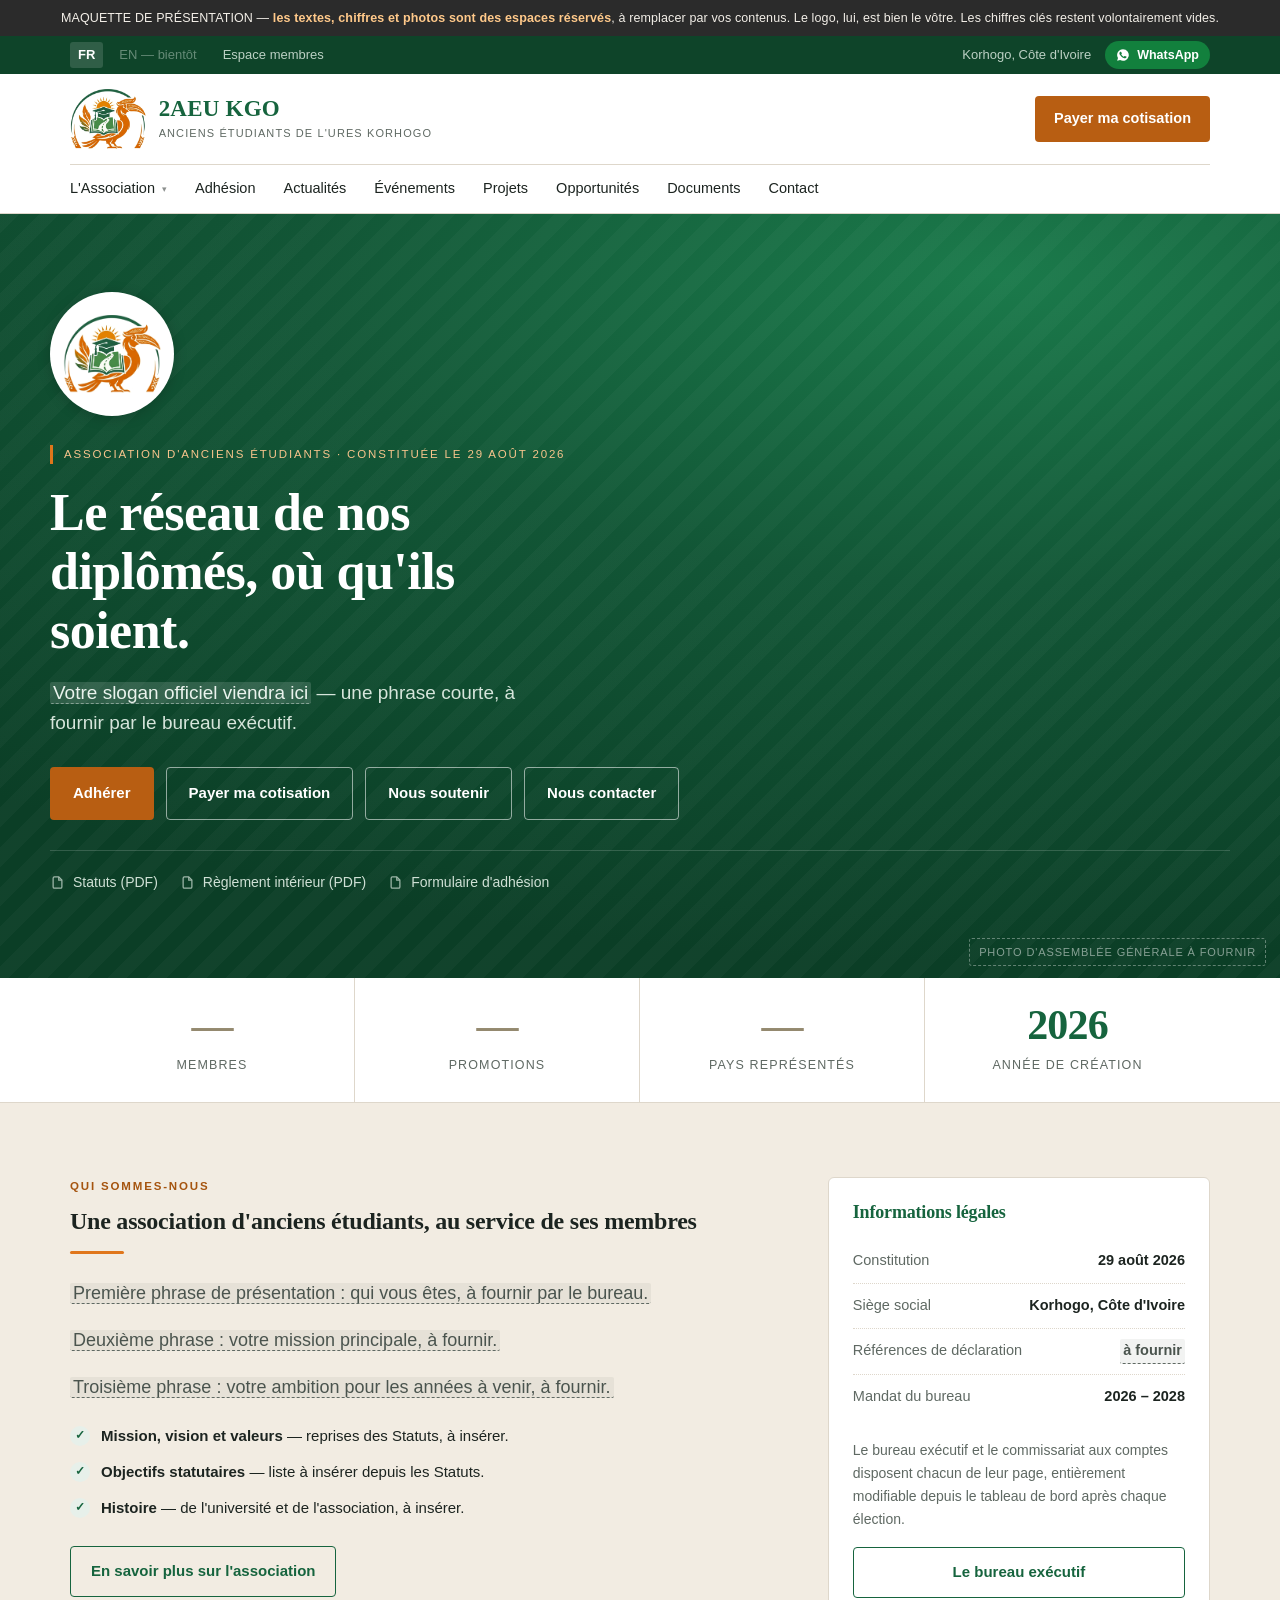
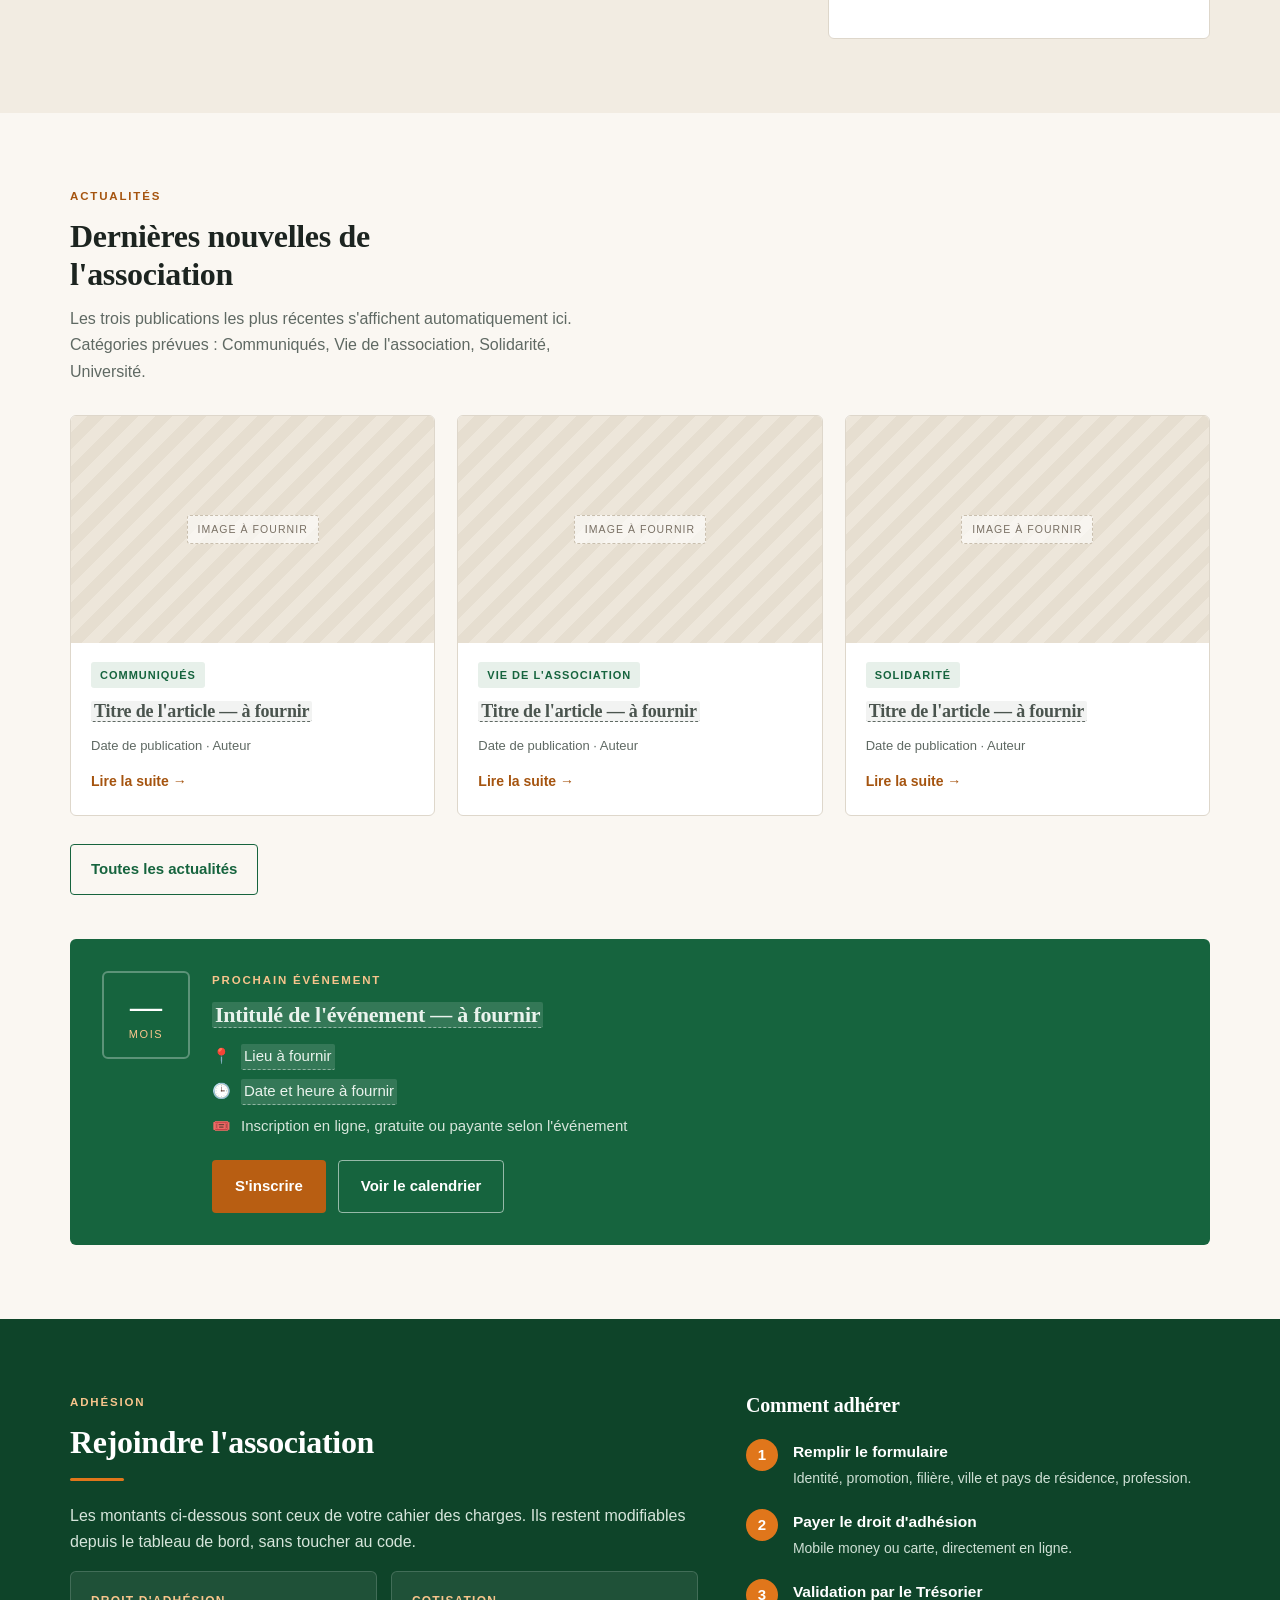
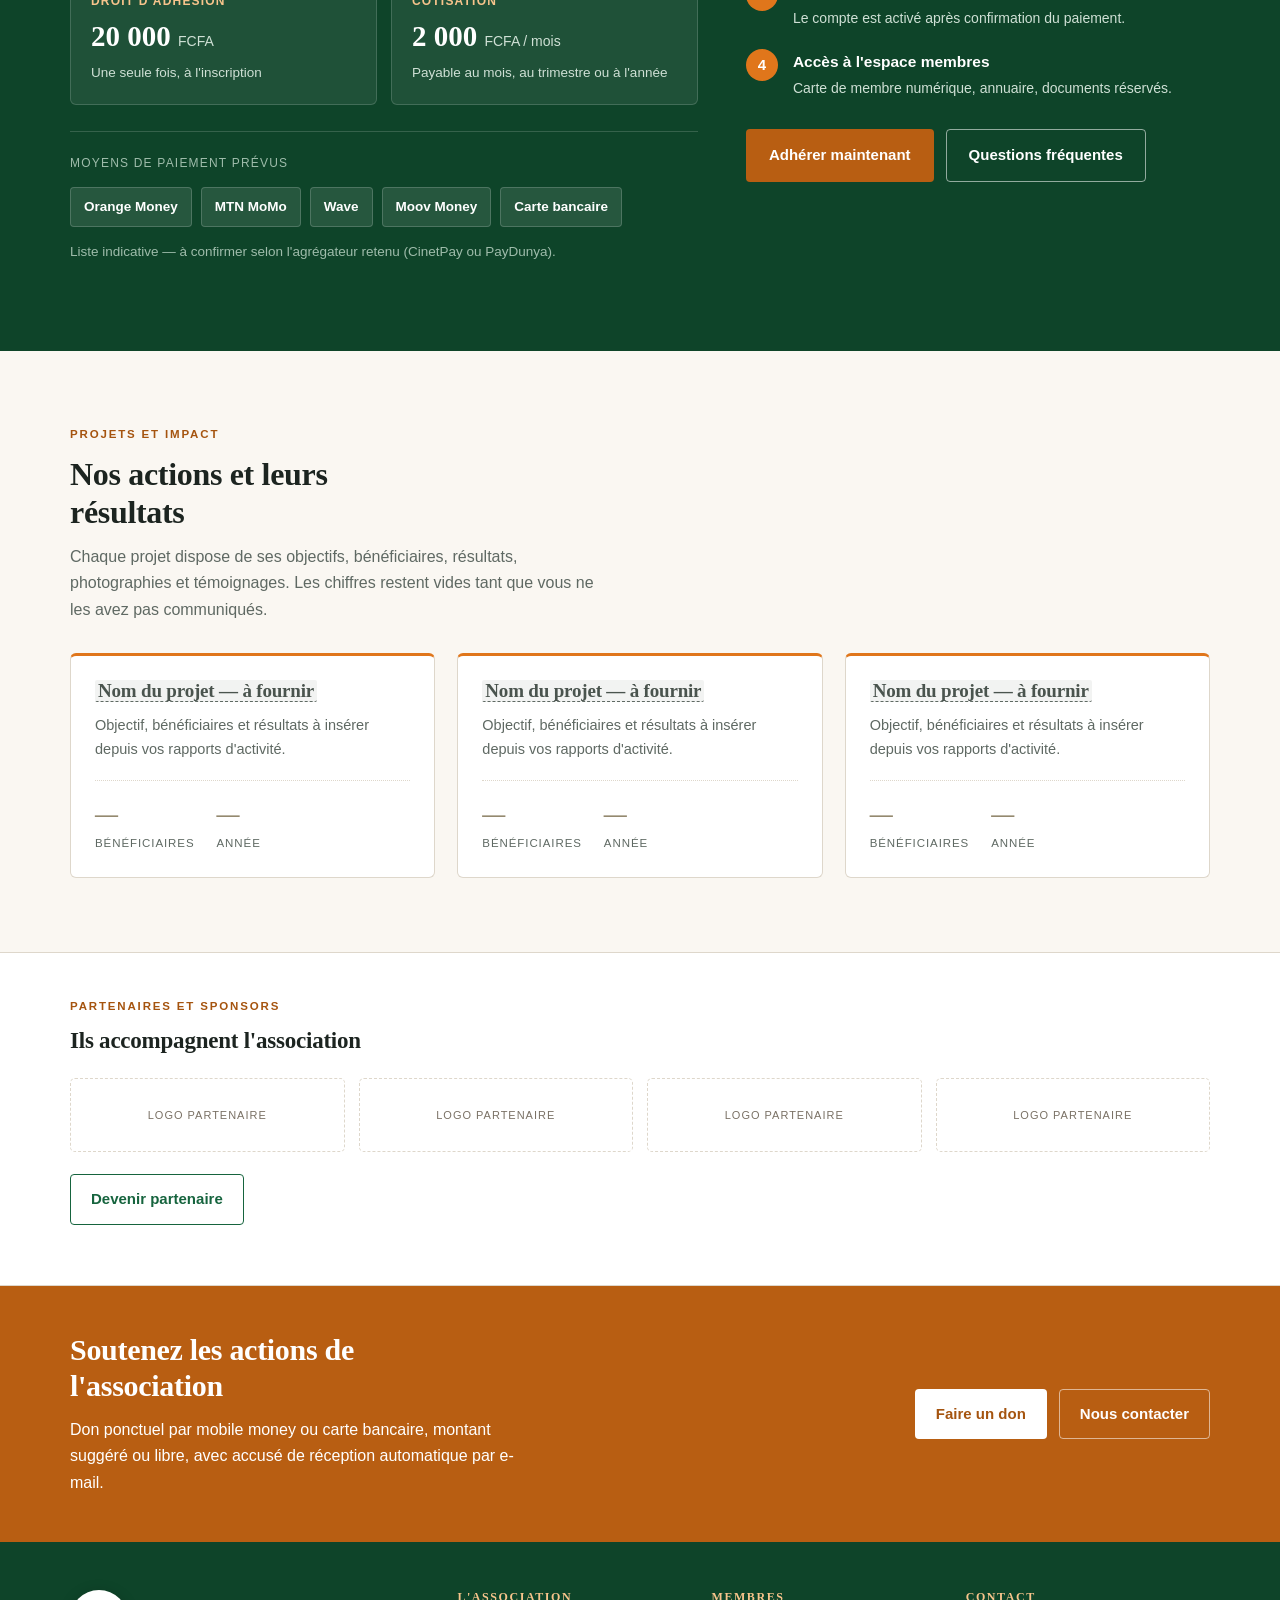
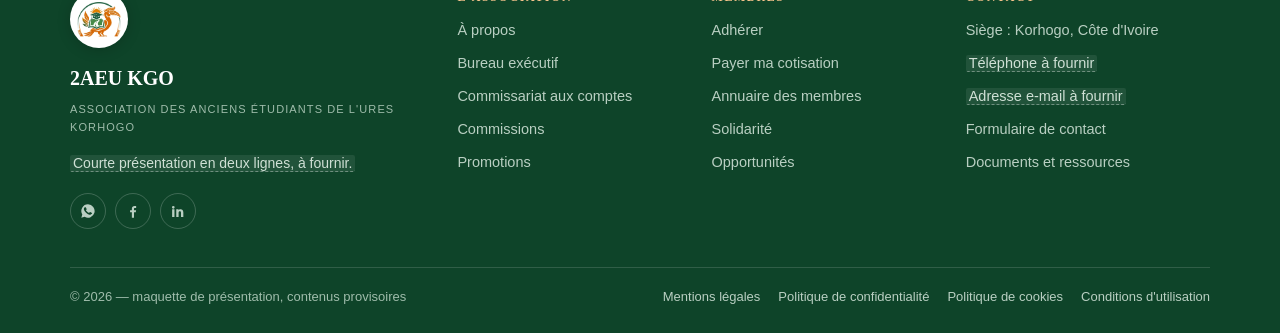
==== commit 8fbc68c1: "Charte graphique (palette + typographie), logo en reserve, corrections de contraste WCAG AA" ====
--- a/index.html
+++ b/index.html
@@ -293,7 +293,7 @@
       <div class="f-brand">
         <span class="medaillon"><img src="assets/logo-embleme.png" alt="Emblème 2AEU KGO"></span>
         <div style="font-family:var(--serif);font-size:20px;font-weight:700;color:#fff">2AEU KGO</div>
-        <div style="font-size:11px;letter-spacing:.1em;text-transform:uppercase;margin-top:5px;color:#8FA99A">Association des anciens étudiants de l'URES Korhogo</div>
+        <div style="font-size:11px;letter-spacing:.1em;text-transform:uppercase;margin-top:5px;color:#9FBCAB">Association des anciens étudiants de l'URES Korhogo</div>
         <p class="f-about"><span class="ph" style="background:rgba(255,255,255,.08);border-bottom-color:rgba(255,255,255,.35);color:#CFE0D5">Courte présentation en deux lignes, à fournir.</span></p>
         <div class="f-social">
           <a href="#" aria-label="WhatsApp"><svg width="16" height="16" viewBox="0 0 24 24" fill="currentColor"><path d="M12 2a10 10 0 0 0-8.6 15.1L2 22l5-1.3A10 10 0 1 0 12 2zm5.5 14.2c-.2.7-1.3 1.3-1.9 1.3-.5 0-1.1.2-3.6-.8-3-1.3-4.9-4.4-5-4.6-.2-.2-1.2-1.6-1.2-3s.7-2.1 1-2.4c.3-.3.6-.4.8-.4h.6c.2 0 .4 0 .7.5l1 2.3c.1.2.1.4 0 .6l-.4.6-.3.3c-.1.2-.3.3-.1.6.2.3.8 1.3 1.7 2.1 1.2 1 2.1 1.4 2.4 1.5.3.1.4.1.6-.1l.9-1c.2-.2.4-.2.6-.1l2.1 1c.3.2.5.2.6.4.1.1.1.6-.1 1.2z"/></svg></a>
--- a/assets/style.css
+++ b/assets/style.css
@@ -4,10 +4,13 @@
   --vert-clair:#E7F0EA;
   --orange:#E0761B;
   --orange-fonce:#B85E12;
+  --orange-texte:#A5540F;
+  --orange-btn:#B85E12;
+  --orange-btn-h:#9C4E0D;
   --creme:#FAF7F2;
   --creme-2:#F2ECE2;
   --encre:#1C2420;
-  --gris:#6B7570;
+  --gris:#5F6963;
   --ligne:#DED7CB;
   --serif:"Iowan Old Style","Palatino Linotype",Palatino,Georgia,"Times New Roman",serif;
   --sans:-apple-system,BlinkMacSystemFont,"Segoe UI",Roboto,"Helvetica Neue",Arial,sans-serif;
@@ -35,7 +38,7 @@
 .lang .on{background:rgba(255,255,255,.14);color:#fff;font-weight:600}
 .lang .off{opacity:.45}
 .util-right{display:flex;align-items:center;gap:14px}
-.wa{display:inline-flex;align-items:center;gap:7px;background:#1FA855;color:#fff !important;padding:4px 11px;border-radius:100px;font-weight:600;font-size:12.5px;opacity:1 !important}
+.wa{display:inline-flex;align-items:center;gap:7px;background:#12803D;color:#fff !important;padding:4px 11px;border-radius:100px;font-weight:600;font-size:12.5px;opacity:1 !important}
 
 /* ---------- entête ---------- */
 header.site{background:#fff;border-bottom:1px solid var(--ligne);position:sticky;top:0;z-index:40}
@@ -51,8 +54,8 @@
 nav.main a:hover{background:var(--vert-clair);color:var(--vert)}
 nav.main .caret{font-size:9px;opacity:.5;margin-left:3px;vertical-align:middle}
 .btn{display:inline-block;text-decoration:none;font-weight:600;border-radius:4px;padding:12px 20px;font-size:15px;text-align:center;border:1.5px solid transparent;transition:background .15s,color .15s}
-.btn-or{background:var(--orange);color:#fff}
-.btn-or:hover{background:var(--orange-fonce)}
+.btn-or{background:var(--orange-btn);color:#fff}
+.btn-or:hover{background:var(--orange-btn-h)}
 .btn-vert{background:var(--vert);color:#fff}
 .btn-vert:hover{background:var(--vert-fonce)}
 .btn-ghost{border-color:rgba(255,255,255,.55);color:#fff}
@@ -87,13 +90,13 @@
 .chiffre{padding:26px 16px;text-align:center;border-right:1px solid var(--ligne);border-bottom:1px solid var(--ligne)}
 .chiffre:nth-child(2n){border-right:0}
 .chiffre .n{font-family:var(--serif);font-size:36px;font-weight:700;color:var(--vert);line-height:1;letter-spacing:-.02em}
-.chiffre .n.vide{color:var(--ligne)}
+.chiffre .n.vide{color:#94896F}
 .chiffre .l{font-size:12.5px;letter-spacing:.09em;text-transform:uppercase;color:var(--gris);margin-top:9px}
 
 /* ---------- sections ---------- */
 section{padding:56px 0}
 .sec-head{margin-bottom:30px}
-.sec-kicker{font-size:11.5px;letter-spacing:.16em;text-transform:uppercase;color:var(--orange);font-weight:700;margin-bottom:11px}
+.sec-kicker{font-size:11.5px;letter-spacing:.16em;text-transform:uppercase;color:var(--orange-texte);font-weight:700;margin-bottom:11px}
 .sec-head h2{font-size:27px;max-width:22ch}
 .sec-head p{color:var(--gris);margin:12px 0 0;max-width:60ch}
 .rule{width:54px;height:3px;background:var(--orange);border-radius:2px;margin-top:16px}
@@ -120,12 +123,12 @@
 .card .img{aspect-ratio:16/10;background:
   repeating-linear-gradient(135deg,#EDE6DA 0 12px,#E6DED0 12px 24px);
   display:flex;align-items:center;justify-content:center;position:relative}
-.card .img .tag{font-size:10.5px;letter-spacing:.1em;text-transform:uppercase;color:#9A9082;border:1px dashed #C9BFAE;padding:5px 10px;border-radius:3px;background:rgba(255,255,255,.6)}
+.card .img .tag{font-size:10.5px;letter-spacing:.1em;text-transform:uppercase;color:#7A7165;border:1px dashed #C9BFAE;padding:5px 10px;border-radius:3px;background:rgba(255,255,255,.6)}
 .card .body{padding:19px 20px 22px;flex:1;display:flex;flex-direction:column}
 .cat{display:inline-block;align-self:flex-start;font-size:11px;letter-spacing:.09em;text-transform:uppercase;font-weight:700;color:var(--vert);background:var(--vert-clair);padding:4px 9px;border-radius:3px;margin-bottom:12px}
 .card h3{font-size:18px;line-height:1.3}
 .meta{font-size:13px;color:var(--gris);margin-top:11px}
-.card .more{margin-top:14px;font-size:14px;font-weight:600;color:var(--orange);text-decoration:none}
+.card .more{margin-top:14px;font-size:14px;font-weight:600;color:var(--orange-texte);text-decoration:none}
 .news-foot{margin-top:28px}
 
 /* événement */
@@ -168,20 +171,20 @@
 .proj h3{font-size:19px}
 .proj p{font-size:14.5px;color:var(--gris);margin:11px 0 0}
 .proj .kpi{margin-top:18px;padding-top:15px;border-top:1px dotted var(--ligne);display:flex;gap:22px}
-.proj .kpi div .n{font-family:var(--serif);font-size:23px;font-weight:700;color:var(--ligne)}
+.proj .kpi div .n{font-family:var(--serif);font-size:23px;font-weight:700;color:#94896F}
 .proj .kpi div .l{font-size:11.5px;letter-spacing:.08em;text-transform:uppercase;color:var(--gris)}
 
 /* partenaires */
 .partenaires{background:#fff;border-top:1px solid var(--ligne);border-bottom:1px solid var(--ligne);padding:44px 0}
 .logos{display:grid;grid-template-columns:repeat(2,1fr);gap:14px;margin-top:24px}
-.logo-slot{height:74px;border:1px dashed var(--ligne);border-radius:5px;display:flex;align-items:center;justify-content:center;font-size:11px;letter-spacing:.09em;text-transform:uppercase;color:#A99E8D;background:var(--creme)}
+.logo-slot{height:74px;border:1px dashed var(--ligne);border-radius:5px;display:flex;align-items:center;justify-content:center;font-size:11px;letter-spacing:.09em;text-transform:uppercase;color:#7A7165;background:#fff}
 
 /* bande finale */
-.bande{background:var(--orange);color:#fff;padding:46px 0}
+.bande{background:var(--orange-btn);color:#fff;padding:46px 0}
 .bande h2{font-size:26px;color:#fff;max-width:20ch}
-.bande p{margin:13px 0 0;max-width:52ch;color:#FFF1E1}
+.bande p{margin:13px 0 0;max-width:52ch;color:#fff}
 .bande .acts{display:flex;flex-wrap:wrap;gap:12px;margin-top:24px}
-.bande .btn-white{background:#fff;color:var(--orange-fonce)}
+.bande .btn-white{background:#fff;color:var(--orange-texte)}
 .bande .btn-white:hover{background:#FFF3E6}
 
 /* pied */
@@ -193,12 +196,12 @@
 footer a{text-decoration:none;color:#B9CFC2}
 footer a:hover{color:#fff}
 .f-brand .brand-name{color:#fff}
-.f-brand .brand-sub{color:#8FA99A}
+.f-brand .brand-sub{color:#9FBCAB}
 .f-about{margin-top:16px;font-size:14px;line-height:1.6}
 .f-social{display:flex;gap:9px;margin-top:18px}
 .f-social a{width:36px;height:36px;border:1px solid rgba(255,255,255,.2);border-radius:50%;display:flex;align-items:center;justify-content:center}
 .f-social a:hover{background:rgba(255,255,255,.1)}
-.f-bottom{margin-top:38px;border-top:1px solid rgba(255,255,255,.14);padding:18px 0 26px;font-size:13px;display:flex;flex-wrap:wrap;gap:8px 20px;justify-content:space-between;color:#8FA99A}
+.f-bottom{margin-top:38px;border-top:1px solid rgba(255,255,255,.14);padding:18px 0 26px;font-size:13px;display:flex;flex-wrap:wrap;gap:8px 20px;justify-content:space-between;color:#9FBCAB}
 .f-bottom ul{display:flex;flex-wrap:wrap;gap:8px 18px}
 .f-bottom li{margin:0}
 
@@ -254,7 +257,7 @@
 
 /* encadré d'information */
 .notice{background:#FFF6EA;border:1px solid #F2D2A9;border-left:4px solid var(--orange);border-radius:5px;padding:17px 19px;font-size:14.5px;line-height:1.6}
-.notice strong{color:var(--orange-fonce)}
+.notice strong{color:var(--orange-texte)}
 .notice.vert{background:var(--vert-clair);border-color:#BFD8C8;border-left-color:var(--vert)}
 .notice.vert strong{color:var(--vert)}
 .notice + .notice{margin-top:14px}
@@ -280,7 +283,8 @@
 .freq .txt b{display:block;font-size:15.5px}
 .freq .txt span{font-size:13.5px;color:var(--gris)}
 .freq .prix{font-family:var(--serif);font-size:20px;font-weight:700;color:var(--vert);white-space:nowrap}
-.badge-eco{display:inline-block;font-size:11px;font-weight:700;letter-spacing:.06em;text-transform:uppercase;background:var(--orange);color:#fff;padding:3px 8px;border-radius:3px;margin-left:8px;vertical-align:middle}
+.freq .txt .badge-eco,
+.badge-eco{display:inline-block;font-size:11px;font-weight:700;letter-spacing:.06em;text-transform:uppercase;background:var(--orange-btn);color:#fff;padding:3px 8px;border-radius:3px;margin-left:8px;vertical-align:middle}
 .total{margin-top:20px;background:var(--vert-fonce);color:#fff;border-radius:6px;padding:20px}
 .total .l{font-size:12px;letter-spacing:.1em;text-transform:uppercase;color:#9FBCAB}
 .total .ligne{display:flex;justify-content:space-between;gap:14px;padding:9px 0;font-size:15px;color:#D6E5DB;border-bottom:1px dotted rgba(255,255,255,.2)}
@@ -297,7 +301,7 @@
 .fgrid{display:grid;gap:15px}
 .f{display:flex;flex-direction:column;gap:6px}
 .f label{font-size:13.5px;font-weight:600}
-.f .req{color:var(--orange)}
+.f .req{color:var(--orange-texte)}
 .f input,.f select{font:inherit;font-size:15px;padding:11px 12px;border:1px solid var(--ligne);border-radius:4px;background:#fff;color:var(--encre);width:100%}
 .f input:focus,.f select:focus{outline:2px solid var(--vert);outline-offset:0;border-color:var(--vert)}
 .f .aide{font-size:12.5px;color:var(--gris)}
@@ -331,19 +335,19 @@
 .board-grid{display:grid;gap:20px}
 .membre{background:#fff;border:1px solid var(--ligne);border-radius:6px;overflow:hidden;display:flex;flex-direction:column}
 .membre .portrait{aspect-ratio:4/5;background:repeating-linear-gradient(135deg,#EDE6DA 0 12px,#E6DED0 12px 24px);display:flex;align-items:center;justify-content:center;position:relative}
-.membre .portrait .lbl{font-size:10.5px;letter-spacing:.09em;text-transform:uppercase;color:#9A9082;border:1px dashed #C9BFAE;background:rgba(255,255,255,.65);padding:5px 10px;border-radius:3px}
+.membre .portrait .lbl{font-size:10.5px;letter-spacing:.09em;text-transform:uppercase;color:#7A7165;border:1px dashed #C9BFAE;background:rgba(255,255,255,.65);padding:5px 10px;border-radius:3px}
 .membre .infos{padding:17px 18px 20px;flex:1;display:flex;flex-direction:column}
 .membre .poste{font-size:11px;letter-spacing:.09em;text-transform:uppercase;font-weight:700;color:#fff;background:var(--vert);align-self:flex-start;padding:4px 9px;border-radius:3px;margin-bottom:11px}
-.membre .poste.adj{background:#7E9C8B}
+.membre .poste.adj{background:#55705F}
 .membre .nom{font-family:var(--serif);font-size:18px;font-weight:700;line-height:1.25}
 .membre .bio{font-size:14px;color:var(--gris);margin-top:9px;flex:1}
 .membre .liens{margin-top:14px;padding-top:13px;border-top:1px dotted var(--ligne);display:flex;gap:10px}
 .membre .liens a{width:32px;height:32px;border:1px solid var(--ligne);border-radius:50%;display:flex;align-items:center;justify-content:center;color:var(--gris)}
 .membre.vacant{border-style:dashed;background:var(--creme-2)}
 .membre.vacant .portrait{background:none;border-bottom:1px dashed var(--ligne)}
-.membre.vacant .portrait .lbl{border-color:var(--orange);color:var(--orange-fonce);background:#FFF6EA}
-.membre.vacant .poste{background:var(--orange)}
-.membre.vacant .nom{color:var(--orange-fonce)}
+.membre.vacant .portrait .lbl{border-color:var(--orange);color:var(--orange-texte);background:#FFF6EA}
+.membre.vacant .poste{background:var(--orange-btn)}
+.membre.vacant .nom{color:var(--orange-texte)}
 
 @media (min-width:700px){
   .page-hero .wrap{padding:48px 20px 56px}
@@ -376,3 +380,33 @@
 @media (min-width:700px){
   .hero .medaillon{width:124px;height:124px;padding:13px}
 }
+
+/* .ph par défaut est pensé pour les fonds clairs — version fond sombre */
+.hero .ph,.page-hero .ph{background:rgba(255,255,255,.14);border-bottom-color:rgba(255,255,255,.5);color:#EAF3ED}
+
+/* ================= CHARTE GRAPHIQUE ================= */
+.sw-groupe{margin-bottom:38px}
+.sw-groupe h3{font-size:19px;color:var(--vert);margin-bottom:4px}
+.sw-groupe .note{font-size:14px;color:var(--gris);margin:0 0 18px;max-width:62ch}
+.sw-grid{display:grid;gap:14px;grid-template-columns:repeat(auto-fill,minmax(158px,1fr))}
+.sw{border:1px solid var(--ligne);border-radius:6px;overflow:hidden;background:#fff}
+.sw .pastille{height:78px;display:flex;align-items:flex-end;justify-content:flex-end;padding:8px}
+.sw .etoile{font-size:11px;font-weight:700;letter-spacing:.06em;background:rgba(255,255,255,.92);color:#1C2420;padding:3px 7px;border-radius:3px}
+.sw .meta2{padding:11px 12px 13px}
+.sw .nom2{font-size:13.5px;font-weight:600;line-height:1.3}
+.sw .hex{font-family:ui-monospace,SFMono-Regular,Menlo,Consolas,monospace;font-size:12.5px;color:var(--gris);margin-top:4px;text-transform:uppercase}
+.sw .ct{font-size:11.5px;color:var(--gris);margin-top:7px;border-top:1px dotted var(--ligne);padding-top:7px}
+.sw .ct b{color:var(--vert)}
+.regle{display:grid;gap:14px;margin-top:8px}
+.regle .r{display:flex;gap:13px;align-items:flex-start;background:#fff;border:1px solid var(--ligne);border-left:4px solid var(--vert);border-radius:5px;padding:15px 17px}
+.regle .r.non{border-left-color:#A32C22}
+.regle .r .ico2{flex:0 0 auto;width:22px;height:22px;border-radius:50%;display:flex;align-items:center;justify-content:center;font-size:13px;font-weight:700;color:#fff;background:var(--vert);margin-top:1px}
+.regle .r.non .ico2{background:#A32C22}
+.regle .r p{margin:0;font-size:14.5px;line-height:1.6}
+.regle .r code{font-family:ui-monospace,SFMono-Regular,Menlo,Consolas,monospace;font-size:13px;background:var(--creme-2);padding:1px 5px;border-radius:3px}
+.demo-btn{display:flex;gap:12px;flex-wrap:wrap;margin-top:16px}
+.echelle{border:1px solid var(--ligne);border-radius:6px;background:#fff;overflow:hidden}
+.echelle .lg{display:grid;grid-template-columns:110px 1fr;gap:16px;padding:15px 18px;border-bottom:1px solid var(--ligne);align-items:baseline}
+.echelle .lg:last-child{border-bottom:0}
+.echelle .tag2{font-size:11.5px;letter-spacing:.08em;text-transform:uppercase;color:var(--gris);font-weight:600}
+.echelle .ex{min-width:0;overflow:hidden;text-overflow:ellipsis}
